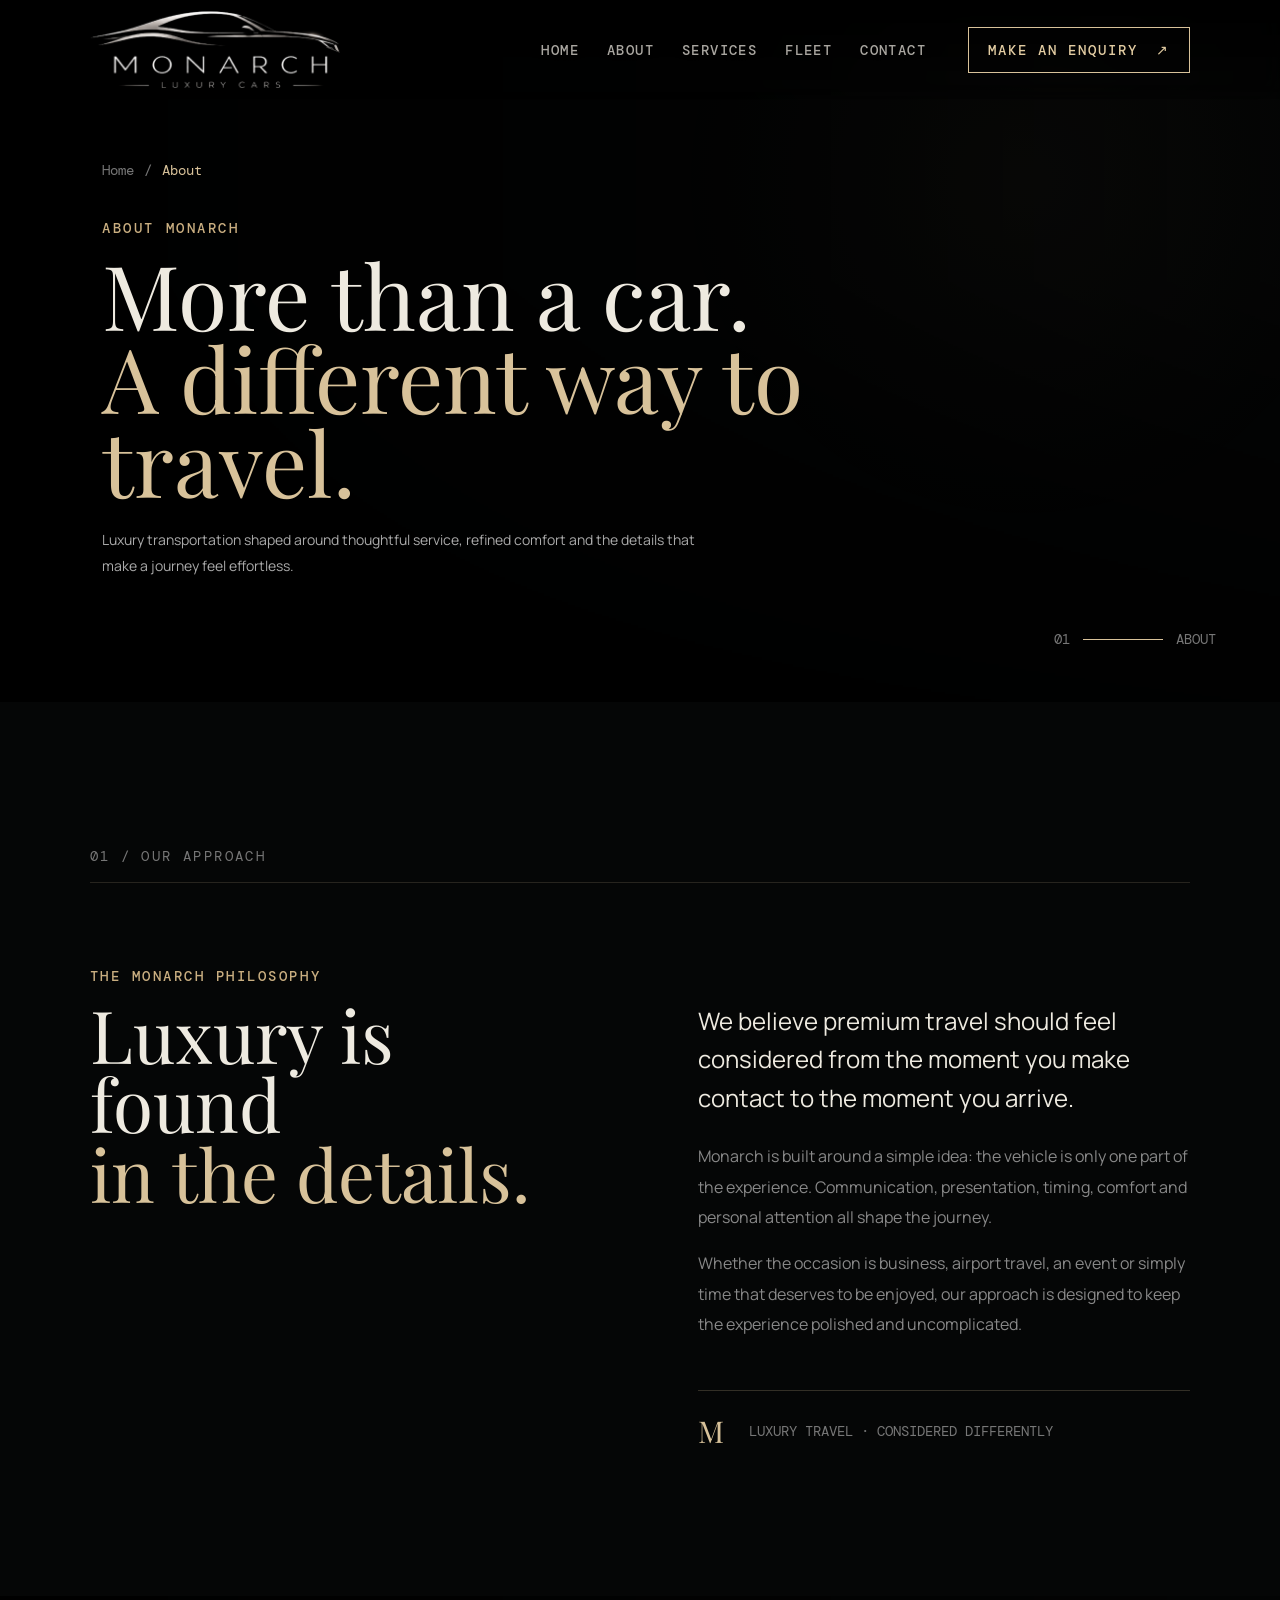
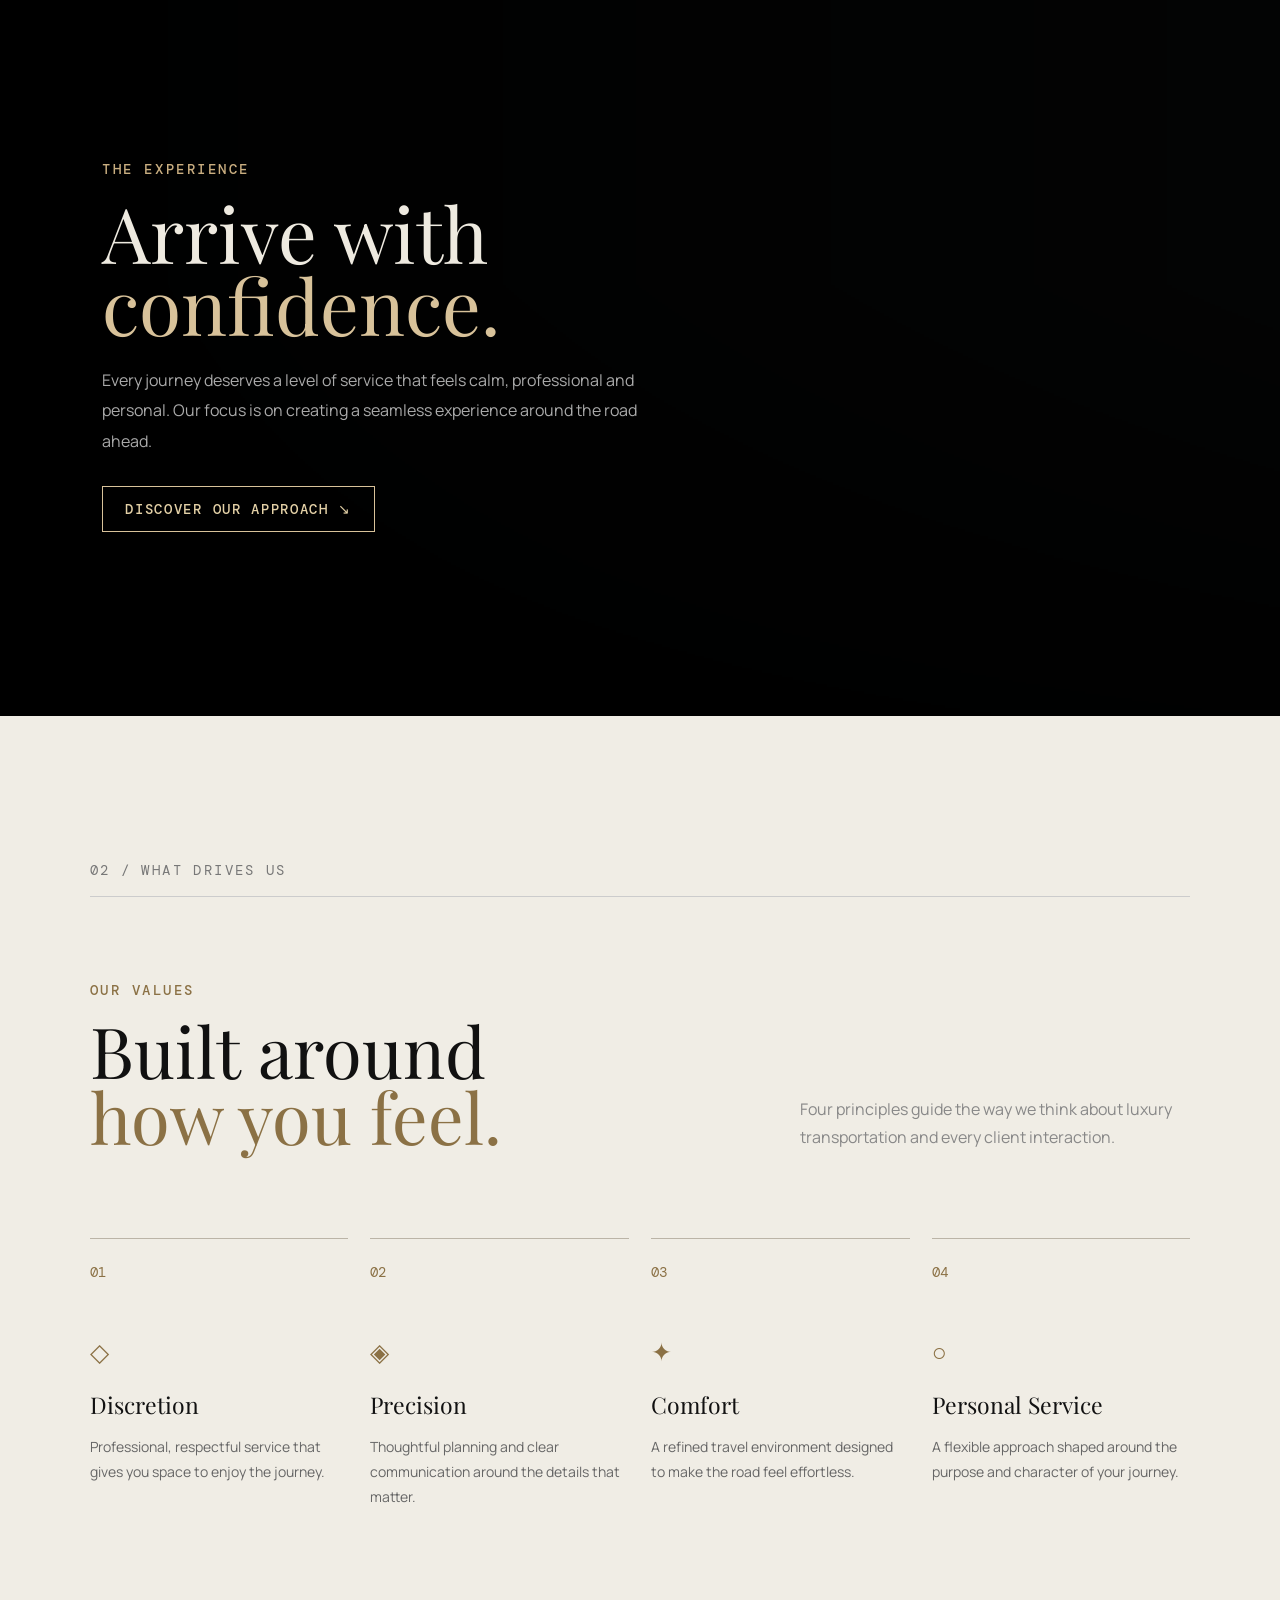
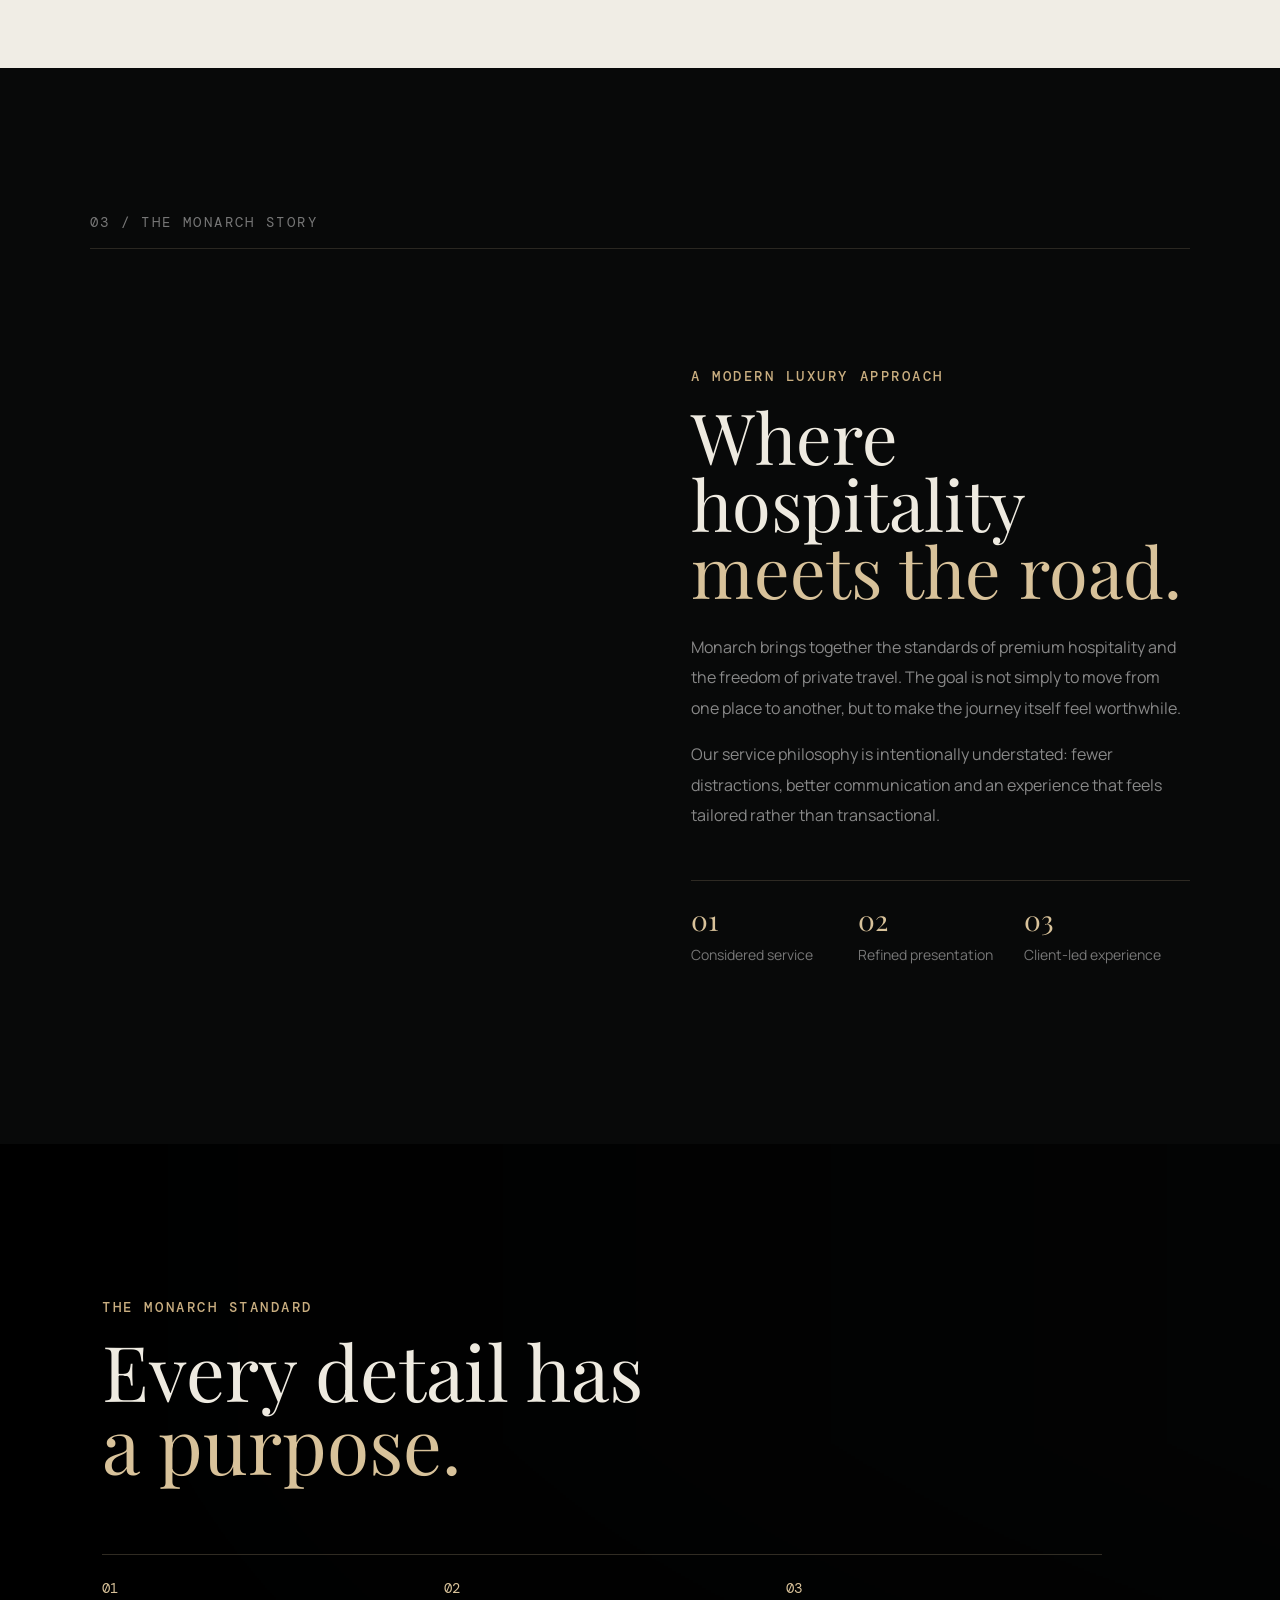
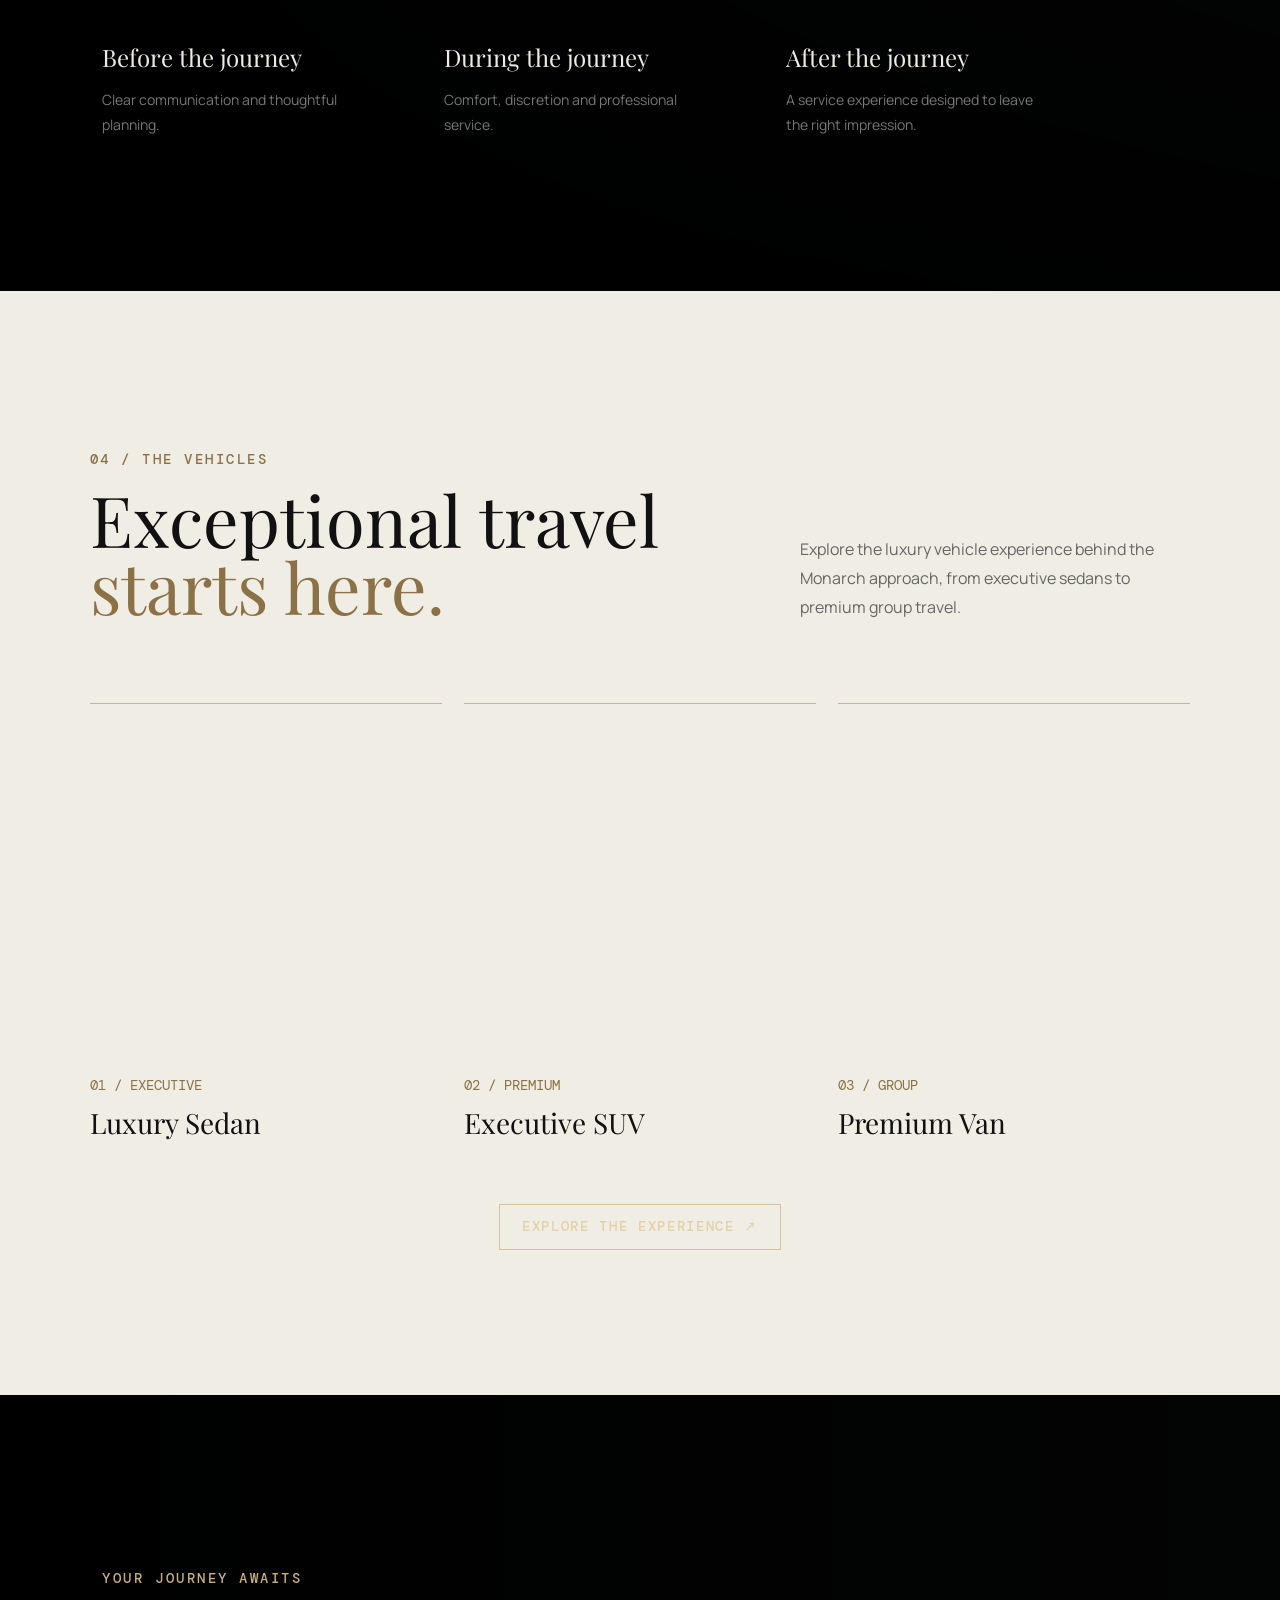
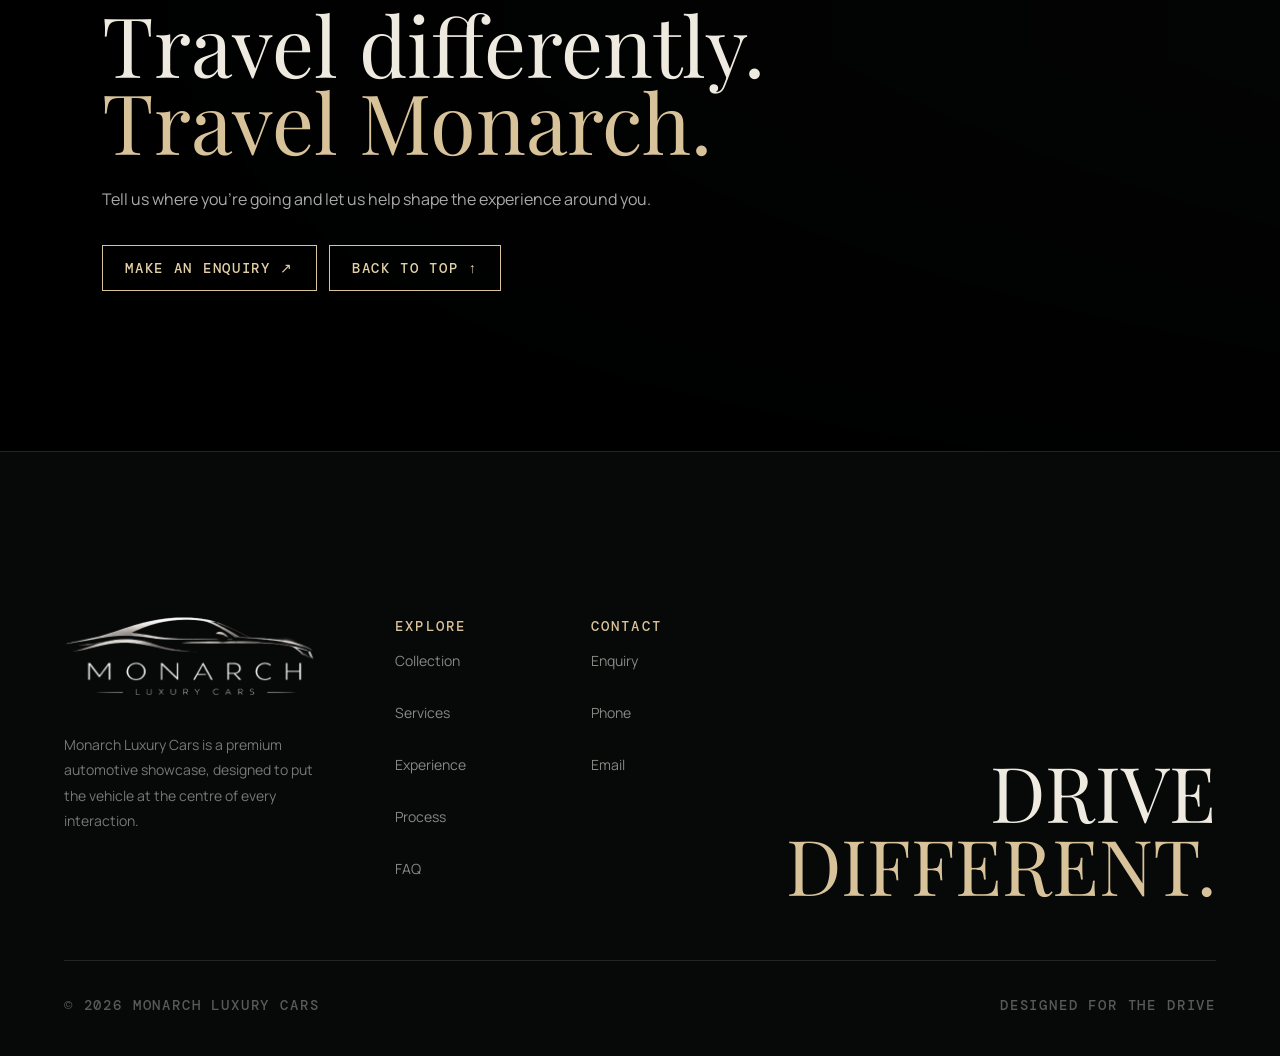
==== about.html @ a6b46dad "new" ====
<!doctype html>
<html lang="en">
<head>
<meta charset="utf-8">
<meta name="viewport" content="width=device-width,initial-scale=1">
<meta name="description" content="Luxury car rental and chauffeur services.">
<title>About | Monarch Luxury Cars</title>
<link rel="preconnect" href="https://fonts.googleapis.com">
<link rel="preconnect" href="https://fonts.gstatic.com" crossorigin>
<link href="https://fonts.googleapis.com/css2?family=DM+Mono&family=Manrope:wght@400;500;600&family=Playfair+Display:wght@400;500&display=swap" rel="stylesheet">
<link rel="stylesheet" href="about.css">
<link rel="stylesheet" href="css/home-shell.css">
</head>
<body>
<a class="skip" href="#main">Skip to content</a>
<header class="site-header">
	<div class="scroll-progress" aria-hidden="true"></div>
	<a class="brand" href="index.html" aria-label="Monarch Luxury Cars home">
		<img src="assets/monarch-logo-4k.png" alt="" style="max-width: 250px;">
	</a>
	<nav class="desktop-nav" aria-label="Primary navigation"><a href="index.html">Home</a><a href="about.html">About</a><a href="services.html">Services</a><a href="services.html#fleet">Fleet</a><a href="contact.html">Contact</a></nav>
	<a class="header-cta magnetic" href="contact.html">Make an enquiry <span>↗</span></a>
	<button class="menu-toggle" aria-expanded="false" aria-controls="mobile-menu" aria-label="Open navigation">
		<span class="menu-label">MENU</span><span class="menu-icon"><i></i><i></i></span>
	</button>
</header>
<nav id="mobile-menu" class="mobile-menu" aria-label="Mobile navigation"><a href="index.html">Home</a><a href="about.html">About</a><a href="services.html">Services</a><a href="services.html#fleet">Fleet</a><a href="contact.html">Contact</a></nav>

<main id="main" >
<span id="top" class="page-top-anchor" aria-hidden="true"></span>
<section class="about-hero">
  <div class="about-hero-bg"></div><div class="about-hero-shade"></div>
  <div class="about-hero-content reveal">
    <div class="crumb"><a href="index.html">Home</a><span>/</span><strong>About</strong></div>
    <p class="eyebrow">ABOUT MONARCH</p>
    <h1>More than a car.<br><em>A different way to travel.</em></h1>
    <p>Luxury transportation shaped around thoughtful service, refined comfort and the details that make a journey feel effortless.</p>
  </div>
  <div class="hero-index">01 <span></span> ABOUT</div>
</section>

<section class="about-intro section">
  <div class="section-tag">01 / OUR APPROACH</div>
  <div class="split">
    <div class="reveal"><p class="eyebrow">THE MONARCH PHILOSOPHY</p><h2>Luxury is found<br><em>in the details.</em></h2></div>
    <div class="copy reveal">
      <p class="lead">We believe premium travel should feel considered from the moment you make contact to the moment you arrive.</p>
      <p>Monarch is built around a simple idea: the vehicle is only one part of the experience. Communication, presentation, timing, comfort and personal attention all shape the journey.</p>
      <p>Whether the occasion is business, airport travel, an event or simply time that deserves to be enjoyed, our approach is designed to keep the experience polished and uncomplicated.</p>
      <div class="mini-stat"><strong>M</strong><span>Luxury travel · considered differently</span></div>
    </div>
  </div>
</section>

<section class="about-feature">
  <div class="about-feature-img"></div><div class="about-feature-shade"></div>
  <div class="about-feature-content reveal">
    <p class="eyebrow">THE EXPERIENCE</p>
    <h2>Arrive with<br><em>confidence.</em></h2>
    <p>Every journey deserves a level of service that feels calm, professional and personal. Our focus is on creating a seamless experience around the road ahead.</p>
    <a class="btn gold" href="#values">Discover our approach ↘</a>
  </div>
</section>

<section class="values section" id="values">
  <div class="section-tag">02 / WHAT DRIVES US</div>
  <div class="section-head">
    <div><p class="eyebrow">OUR VALUES</p><h2>Built around<br><em>how you feel.</em></h2></div>
    <p>Four principles guide the way we think about luxury transportation and every client interaction.</p>
  </div>
  <div class="value-grid">
    <article class="value-card reveal"><span>01</span><div class="value-icon">◇</div><h3>Discretion</h3><p>Professional, respectful service that gives you space to enjoy the journey.</p></article>
    <article class="value-card reveal"><span>02</span><div class="value-icon">◈</div><h3>Precision</h3><p>Thoughtful planning and clear communication around the details that matter.</p></article>
    <article class="value-card reveal"><span>03</span><div class="value-icon">✦</div><h3>Comfort</h3><p>A refined travel environment designed to make the road feel effortless.</p></article>
    <article class="value-card reveal"><span>04</span><div class="value-icon">○</div><h3>Personal Service</h3><p>A flexible approach shaped around the purpose and character of your journey.</p></article>
  </div>
</section>

<section class="story section">
  <div class="section-tag">03 / THE MONARCH STORY</div>
  <div class="story-grid">
    <div class="story-image reveal"></div>
    <div class="story-content reveal">
      <p class="eyebrow">A MODERN LUXURY APPROACH</p>
      <h2>Where hospitality<br><em>meets the road.</em></h2>
      <p>Monarch brings together the standards of premium hospitality and the freedom of private travel. The goal is not simply to move from one place to another, but to make the journey itself feel worthwhile.</p>
      <p>Our service philosophy is intentionally understated: fewer distractions, better communication and an experience that feels tailored rather than transactional.</p>
      <div class="story-points">
        <div><strong>01</strong><span>Considered service</span></div>
        <div><strong>02</strong><span>Refined presentation</span></div>
        <div><strong>03</strong><span>Client-led experience</span></div>
      </div>
    </div>
  </div>
</section>

<section class="standards">
  <div class="standards-bg"></div><div class="standards-shade"></div>
  <div class="standards-inner reveal">
    <p class="eyebrow">THE MONARCH STANDARD</p>
    <h2>Every detail has<br><em>a purpose.</em></h2>
    <div class="standards-grid">
      <div><strong>01</strong><h3>Before the journey</h3><p>Clear communication and thoughtful planning.</p></div>
      <div><strong>02</strong><h3>During the journey</h3><p>Comfort, discretion and professional service.</p></div>
      <div><strong>03</strong><h3>After the journey</h3><p>A service experience designed to leave the right impression.</p></div>
    </div>
  </div>
</section>

<section class="about-fleet section">
  <div class="section-head">
    <div><p class="eyebrow">04 / THE VEHICLES</p><h2>Exceptional travel<br><em>starts here.</em></h2></div>
    <p>Explore the luxury vehicle experience behind the Monarch approach, from executive sedans to premium group travel.</p>
  </div>
  <div class="about-fleet-grid">
    <article><div class="af-img af1"></div><span>01 / EXECUTIVE</span><h3>Luxury Sedan</h3></article>
    <article><div class="af-img af2"></div><span>02 / PREMIUM</span><h3>Executive SUV</h3></article>
    <article><div class="af-img af3"></div><span>03 / GROUP</span><h3>Premium Van</h3></article>
  </div>
  <div class="center-action"><a class="btn line" href="#top">Explore the experience ↗</a></div>
</section>

<section class="about-cta">
  <div class="cta-bg"></div><div class="cta-shade"></div>
  <div class="cta-content reveal">
    <p class="eyebrow">YOUR JOURNEY AWAITS</p>
    <h2>Travel differently.<br><em>Travel Monarch.</em></h2>
    <p>Tell us where you're going and let us help shape the experience around you.</p>
    <div class="actions"><a class="btn gold" href="contact.html">Make an enquiry ↗</a><a class="btn line" href="#top">Back to top ↑</a></div>
  </div>
</section>
</main>

<footer class="footer">
	<div class="footer-main">
		<div class="footer-brand">
			<a class="brand" href="#top">
				<img src="assets/monarch-logo-4k.png" alt="">
			</a>
			<p class="footer-copy">
			Monarch Luxury Cars is a premium automotive showcase, 
			designed to put the vehicle at the centre of every interaction.
		</p>
		</div>
		<div><p class="eyebrow">EXPLORE</p><a href="index.html#collection">Collection</a><a href="services.html">Services</a><a href="index.html#experience">Experience</a><a href="index.html#process">Process</a><a href="index.html#faq">FAQ</a></div>
		<div><p class="eyebrow">CONTACT</p><a href="contact.html">Enquiry</a><a href="tel:+10000000000">Phone</a><a href="mailto:enquiries@example.com">Email</a></div>
		<div class="footer-tag">DRIVE<br><em>DIFFERENT.</em></div>
	</div>
	<div class="footer-bottom"><span>© 2026 MONARCH LUXURY CARS</span><span>DESIGNED FOR THE DRIVE</span></div>
</footer>
<script src="about.js"></script>
</body>
</html>
---- about.css ----
*{box-sizing:border-box}html{scroll-behavior:smooth}body{margin:0;background:#050606;color:#eeeae0;font-family:Manrope,Arial,sans-serif;font-size:16px;line-height:1.5}body:before{content:"";position:fixed;inset:0;pointer-events:none;background:radial-gradient(circle at 80% 20%,rgba(216,194,154,.04),transparent 28%);z-index:-1}a{color:inherit;text-decoration:none}button,input,textarea{font:inherit}.skip{position:fixed;left:16px;top:-60px;background:#d8c29a;color:#000;padding:12px;z-index:100}.skip:focus{top:16px}.site-header{height:84px;position:fixed;top:0;left:0;right:0;z-index:50;display:flex;align-items:center;justify-content:space-between;padding:0 5vw;background:rgba(5,6,6,.82);backdrop-filter:blur(16px);border-bottom:1px solid rgba(216,194,154,.14)}.brand{display:flex;align-items:center;gap:10px}.brand-symbol{font-family:"Playfair Display",serif;font-size:38px;color:#d8c29a;line-height:1}.brand b{font:500 14px "Playfair Display",serif;letter-spacing:.2em}.brand small{display:block;font:14px "DM Mono",monospace;letter-spacing:.34em;color:#777;margin-top:3px}.site-header nav{display:flex;gap:32px}.site-header nav a{font-size:14px;color:#aaa;transition:.3s}.site-header nav a:hover{color:#d8c29a}.header-btn,.btn{min-height:46px;padding:0 22px;display:inline-flex;align-items:center;justify-content:center;gap:12px;text-transform:uppercase;letter-spacing:.12em;font-size:14px;border:1px solid #d8c29a;transition:transform .3s,background .3s,color .3s}.header-btn{background:#d8c29a;color:#050606}.header-btn:hover,.gold:hover{transform:translateY(-2px);background:#ead8b5}.line{border-color:rgba(216,194,154,.48)}.line:hover{color:#d8c29a;border-color:#d8c29a;transform:translateY(-2px)}.menu{display:none;background:none;border:0;width:46px;height:44px}.menu i{display:block;width:23px;height:1px;background:#d8c29a;margin:6px auto}.mobile-nav{display:none}.hero{height:100svh;min-height:700px;position:relative;overflow:hidden}.hero-bg,.feature-img,.number-bg,.cta-bg{position:absolute;inset:0;background:center/cover no-repeat}.hero-bg{background-image:url("https://images.unsplash.com/photo-1503736334956-4c8f8e92946d?auto=format&fit=crop&w=2400&q=90");transform:scale(1.03)}.hero-shade,.feature-shade,.number-shade,.cta-shade{position:absolute;inset:0;background:linear-gradient(90deg,rgba(0,0,0,.9),rgba(0,0,0,.32) 72%),linear-gradient(0deg,rgba(0,0,0,.7),transparent 58%)}.hero-content{position:absolute;z-index:2;left:8vw;bottom:16vh;max-width:820px}.crumb{display:flex;gap:10px;font:14px "DM Mono",monospace;color:#777;margin-bottom:45px}.crumb strong{color:#d8c29a;font-weight:400}.eyebrow{font:14px "DM Mono",monospace;letter-spacing:.18em;color:#d8c29a}.hero h1{font:400 clamp(62px,8.2vw,126px)/.9 "Playfair Display",serif;margin:17px 0 28px;letter-spacing:-.025em}.hero h1 em,h2 em{font-style:normal;color:#d8c29a}.hero-copy{max-width:590px;color:#aaa;font-size:15px;line-height:1.85}.actions{display:flex;gap:12px;margin-top:32px}.hero-index{position:absolute;right:5vw;bottom:6vh;z-index:2;font:14px "DM Mono",monospace;color:#777;display:flex;align-items:center;gap:13px}.hero-index:first-letter{color:#d8c29a}.hero-index span{width:80px;height:1px;background:#d8c29a}.section{padding:145px 7vw}.section-tag{font:14px "DM Mono",monospace;letter-spacing:.17em;color:#777;border-bottom:1px solid rgba(216,194,154,.16);padding-bottom:17px;margin-bottom:70px}.split{display:grid;grid-template-columns:1fr 1fr;gap:9vw}.split h2,.section-head h2,.process h2,.test-head h2,.faq h2{font:400 clamp(48px,5.7vw,82px)/.95 "Playfair Display",serif;margin:0}.copy{padding-top:25px}.copy .lead{font-size:24px;line-height:1.6}.copy p:not(.lead){color:#888;line-height:1.9}.mini-stat{border-top:1px solid rgba(216,194,154,.22);margin-top:50px;padding-top:20px;display:flex;gap:25px;align-items:center}.mini-stat strong{font:30px "Playfair Display",serif;color:#d8c29a}.mini-stat span{font:14px "DM Mono",monospace;color:#777;text-transform:uppercase}.services{background:#080909}.section-head{display:flex;justify-content:space-between;align-items:end;gap:60px;margin-bottom:65px}.section-head>p{max-width:390px;color:#888;line-height:1.8}.service-grid{display:grid;grid-template-columns:repeat(2,1fr);gap:28px}.service-card{background:#0e1010;border:1px solid rgba(216,194,154,.15);overflow:hidden}.service-card.large{grid-column:span 2;display:grid;grid-template-columns:1.15fr .85fr}.service-img{height:350px;background:center/cover;transition:transform .8s cubic-bezier(.2,.7,.2,1)}.large .service-img{height:100%;min-height:510px}.service-card:hover .service-img{transform:scale(1.04)}.img1{background-image:url("https://images.unsplash.com/photo-1549317661-bd32c8ce0db2?auto=format&fit=crop&w=1800&q=90")}.img2{background-image:url("https://images.unsplash.com/photo-1552519507-da3b142c6e3d?auto=format&fit=crop&w=1800&q=90")}.img3{background-image:url("https://images.unsplash.com/photo-1494976388531-d1058494cdd8?auto=format&fit=crop&w=1800&q=90")}.img4{background-image:url("https://images.unsplash.com/photo-1519225421980-715cb0215aed?auto=format&fit=crop&w=1800&q=90")}.img5{background-image:url("https://images.unsplash.com/photo-1503376780353-7e6692767b70?auto=format&fit=crop&w=1800&q=90")}.img6{background-image:url("https://images.unsplash.com/photo-1544829099-b9a0c07fad1a?auto=format&fit=crop&w=1800&q=90")}.service-body{padding:32px;display:grid;grid-template-columns:38px 1fr;gap:15px}.service-body>span{font:14px "DM Mono",monospace;color:#d8c29a}.service-body h3{font:400 30px "Playfair Display",serif;margin:0 0 12px}.service-body p{color:#888;font-size:14px;line-height:1.8;max-width:410px}.service-body a,.fleet-card a{display:inline-block;margin-top:15px;font:14px "DM Mono",monospace;text-transform:uppercase;letter-spacing:.12em;color:#d8c29a}.service-body a b{margin-left:8px;transition:.25s}.service-card:hover .service-body a b{margin-left:14px}.feature{min-height:800px;position:relative;overflow:hidden}.feature-img{background-image:url("https://images.unsplash.com/photo-1493238792000-8113da705763?auto=format&fit=crop&w=2400&q=92")}.feature-content{position:relative;z-index:2;padding:170px 8vw;max-width:850px}.feature-content h2{font:400 clamp(50px,6.3vw,92px)/.94 "Playfair Display",serif;margin:18px 0 25px}.feature-content>p{color:#aaa;max-width:570px;line-height:1.8}.feature-content ul{list-style:none;padding:0;margin:30px 0;display:grid;grid-template-columns:1fr 1fr;gap:12px 30px}.feature-content li{font-size:14px;color:#ddd}.feature-content li:before{content:"—";color:#d8c29a;margin-right:10px}.why{background:#f0ede5;color:#111}.why .section-tag{color:#777;border-color:#ccc}.why .eyebrow{color:#786542}.why h2 em{color:#8b7145}.benefits{display:grid;grid-template-columns:repeat(4,1fr);gap:22px;margin-top:70px}.benefit{border-top:1px solid #bfb9ac;padding-top:20px}.benefit>span{font:14px "DM Mono",monospace;color:#8b7145}.icon{font-size:25px;color:#8b7145;margin:48px 0 18px}.benefit h3{font-size:18px;font-weight:500}.benefit p{font-size:14px;color:#666;line-height:1.8}.process{background:#0a0b0b}.process-head{max-width:700px}.steps{display:grid;grid-template-columns:repeat(4,1fr);gap:0;margin-top:90px}.steps article{position:relative;padding:0 30px 0 0}.steps article:not(:last-child){margin-right:30px}.steps article i{position:absolute;top:7px;right:0;width:calc(100% - 70px);height:1px;background:rgba(216,194,154,.2)}.steps span{font:14px "DM Mono",monospace;color:#d8c29a}.steps h3{font-size:18px;font-weight:500;margin-top:48px}.steps p{color:#777;font-size:14px;line-height:1.8}.fleet{background:#080909}.fleet-grid{display:grid;grid-template-columns:repeat(3,1fr);gap:22px}.fleet-card{background:#0e1010;border:1px solid rgba(216,194,154,.13);overflow:hidden}.fleet-img{height:300px;background:center/cover;transition:.8s}.fleet-card:hover .fleet-img{transform:scale(1.04)}.f1{background-image:url("https://images.unsplash.com/photo-1503736334956-4c8f8e92946d?auto=format&fit=crop&w=1600&q=90")}.f2{background-image:url("https://images.unsplash.com/photo-1519641471654-76ce0107ad1b?auto=format&fit=crop&w=1600&q=90")}.f3{background-image:url("https://images.unsplash.com/photo-1553440569-bcc63803a83d?auto=format&fit=crop&w=1600&q=90")}.fleet-card>div:last-child{padding:25px}.fleet-card span{font:14px "DM Mono",monospace;color:#d8c29a}.fleet-card h3{font:30px "Playfair Display",serif;font-weight:400;margin:10px 0}.fleet-card p{font-size:14px;color:#777}.numbers{min-height:670px;position:relative;overflow:hidden}.number-bg{background-image:url("https://images.unsplash.com/photo-1504215680853-026ed2a45def?auto=format&fit=crop&w=2400&q=90")}.number-shade{background:rgba(0,0,0,.78)}.numbers-inner{position:relative;z-index:2;padding:125px 7vw}.numbers h2{font:400 clamp(48px,5.5vw,80px)/.95 "Playfair Display",serif;margin:15px 0 75px}.number-grid{display:grid;grid-template-columns:repeat(4,1fr);border-top:1px solid rgba(216,194,154,.25);border-bottom:1px solid rgba(216,194,154,.25)}.number-grid div{padding:35px 15px;border-right:1px solid rgba(216,194,154,.2)}.number-grid div:last-child{border:0}.number-grid strong{display:block;font:400 clamp(45px,5vw,72px) "Playfair Display",serif;color:#eee}.number-grid strong span{font-size:.45em;color:#d8c29a}.number-grid small{font:14px "DM Mono",monospace;color:#888;text-transform:uppercase}.note{font-size:14px;color:#777;margin-top:22px}.testimonials{background:#f0ede5;color:#111}.testimonials .section-tag{border-color:#ccc}.testimonials .eyebrow{color:#8b7145}.test-head{margin-bottom:55px}.test-head h2{font-size:70px}.test-head h2 em{color:#8b7145}.quote-slider{max-width:950px;margin:auto;position:relative;min-height:300px}.quote{display:none}.quote.active{display:block}.quote-mark{font:90px/1 "Playfair Display",serif;color:#8b7145;height:70px}.quote blockquote{font:400 clamp(26px,3vw,42px)/1.35 "Playfair Display",serif;margin:0 0 30px}.quote p{font:14px "DM Mono",monospace;letter-spacing:.12em;color:#666}.quote p span{color:#999}.quote-controls{position:absolute;right:0;bottom:0;display:flex;gap:8px}.quote-controls button{width:45px;height:45px;background:none;border:1px solid #aaa;color:#111;cursor:pointer}.quote-controls button:hover{background:#111;color:#fff}.faq-list details{border-bottom:1px solid rgba(216,194,154,.2);padding:22px 0}.faq-list summary{list-style:none;cursor:pointer;display:flex;justify-content:space-between;font-size:14px}.faq-list summary::-webkit-details-marker{display:none}.faq-list summary b{font-weight:400;color:#d8c29a}.faq-list p{color:#888;line-height:1.8;font-size:14px}.final-cta{min-height:700px;position:relative;overflow:hidden}.cta-bg{background-image:url("https://images.unsplash.com/photo-1511919884226-fd3cad34687c?auto=format&fit=crop&w=2400&q=92")}.cta-shade{background:linear-gradient(90deg,rgba(0,0,0,.9),rgba(0,0,0,.25)),linear-gradient(0deg,rgba(0,0,0,.6),transparent)}.cta-content{position:relative;z-index:2;padding:180px 8vw;max-width:950px}.cta-content h2{font:400 clamp(52px,6.5vw,96px)/.92 "Playfair Display",serif;margin:16px 0 25px}.cta-content p:not(.eyebrow){max-width:570px;color:#aaa;line-height:1.8}footer{padding:45px 7vw;border-top:1px solid rgba(216,194,154,.16);display:flex;justify-content:space-between;gap:30px;color:#777;font-size:14px}footer strong{font:400 22px "Playfair Display",serif;color:#d8c29a}footer small{display:block;font:14px "DM Mono",monospace;letter-spacing:.25em;margin-top:4px}footer a{color:#d8c29a}.reveal{opacity:0;transform:translateY(24px);transition:opacity .7s ease,transform .7s ease}.reveal.visible{opacity:1;transform:none}@media(max-width:950px){.site-header nav,.header-btn{display:none}.menu{display:block}.mobile-nav{position:fixed;top:84px;left:0;right:0;z-index:45;background:#070808;border-bottom:1px solid rgba(216,194,154,.2);padding:25px;display:none;flex-direction:column;gap:20px}.mobile-nav.open{display:flex}.mobile-nav a{font-size:14px}.service-grid{grid-template-columns:1fr}.service-card.large{grid-column:auto;display:block}.large .service-img{min-height:400px}.benefits{grid-template-columns:1fr 1fr}.steps{grid-template-columns:1fr 1fr;gap:50px}.steps article i{display:none}.fleet-grid{grid-template-columns:1fr 1fr}.number-grid{grid-template-columns:1fr 1fr}.number-grid div:nth-child(2){border-right:0}.number-grid div:nth-child(-n+2){border-bottom:1px solid rgba(216,194,154,.2)}}@media(max-width:650px){.section{padding:100px 24px}.hero-content{left:24px;right:24px;bottom:15vh}.hero h1{font-size:58px}.crumb{margin-bottom:35px}.actions{flex-direction:column;align-items:stretch}.actions .btn{width:100%}.split,.service-card.large{display:block}.section-head{display:block}.section-head>p{margin-top:25px}.service-body{padding:25px}.benefits,.steps,.fleet-grid,.number-grid{grid-template-columns:1fr}.number-grid div{border-right:0;border-bottom:1px solid rgba(216,194,154,.2)}.number-grid div:last-child{border-bottom:0}.numbers-inner{padding:100px 24px}.feature-content,.cta-content{padding:120px 24px}.feature-content ul{grid-template-columns:1fr}.test-head h2{font-size:55px}footer{flex-direction:column}.hero-index{display:none}}@media(prefers-reduced-motion:reduce){*,html{scroll-behavior:auto!important;transition-duration:.01ms!important}.reveal{opacity:1;transform:none}}

/* Shared Monarch home-page header/footer treatment */
.site-header{
  height:86px;
  padding:0 5vw;
  background:rgba(5,6,6,.92);
  border-bottom:1px solid rgba(216,194,154,.13);
}
.brand{gap:11px}
.brand-mark{
  width:34px;height:34px;
  display:grid;place-items:center;
  border:1px solid rgba(216,194,154,.7);
  color:#d8c29a;
  font:400 21px "Playfair Display",serif;
  transform:rotate(45deg);
}
.brand-mark::first-letter{transform:rotate(-45deg)}
.brand-copy{display:flex;flex-direction:column}
.brand-copy b{
  font:500 14px "Playfair Display",serif;
  letter-spacing:.28em;
  color:#eeeae0;
}
.brand-copy small{
  font:14px "DM Mono",monospace;
  letter-spacing:.34em;
  color:#777;
  margin-top:3px;
}
.site-header nav{gap:28px}
.site-header nav a{
  position:relative;
  font-size:14px;
  text-transform:uppercase;
  letter-spacing:.1em;
  color:#a9a6a0;
  padding:34px 0;
}
.site-header nav a::after{
  content:"";
  position:absolute;left:0;right:100%;bottom:24px;height:1px;
  background:#d8c29a;transition:right .3s ease;
}
.site-header nav a:hover,
.site-header nav a:focus-visible{color:#eeeae0}
.site-header nav a:hover::after,
.site-header nav a:focus-visible::after{right:0}
.header-actions{display:flex;align-items:center;gap:12px}
.header-phone{
  font:14px "DM Mono",monospace;
  text-transform:uppercase;
  letter-spacing:.12em;
  color:#999;
  padding:14px 8px;
}
.header-phone:hover{color:#d8c29a}
.header-btn{
  min-height:42px;
  padding:0 18px;
  font-size:14px;
  letter-spacing:.12em;
}
.mobile-nav{
  top:86px;
  padding:28px 24px;
  background:#080909;
}
.mobile-nav a{
  padding:7px 0;
  border-bottom:1px solid rgba(216,194,154,.1);
  text-transform:uppercase;
  letter-spacing:.1em;
  color:#b8b5ae;
}
.mobile-nav a:last-child{color:#d8c29a;border:0}
footer{
  display:block;
  padding:0 7vw;
  background:#070808;
  border-top:1px solid rgba(216,194,154,.16);
}
.footer-top{
  display:grid;
  grid-template-columns:2fr 1fr 1fr 1fr;
  gap:50px;
  padding:75px 0 65px;
}
.footer-brand p{
  max-width:310px;
  color:#777;
  font-size:14px;
  line-height:1.8;
  margin-top:25px;
}
.footer-logo .brand-mark{width:40px;height:40px}
.footer-col{display:flex;flex-direction:column;gap:13px}
.footer-label{
  color:#d8c29a;
  font:14px "DM Mono",monospace;
  letter-spacing:.16em;
  margin-bottom:8px;
}
.footer-col a{
  color:#777;
  font-size:14px;
  transition:color .25s;
}
.footer-col a:hover{color:#eeeae0}
.footer-bottom{
  min-height:68px;
  border-top:1px solid rgba(216,194,154,.1);
  display:flex;
  align-items:center;
  justify-content:space-between;
  gap:20px;
  color:#666;
  font:14px "DM Mono",monospace;
  letter-spacing:.04em;
}
.footer-bottom a{color:#d8c29a}
@media(max-width:950px){
  .header-actions{display:none}
}
@media(max-width:650px){
  .site-header{height:78px;padding:0 24px}
  .mobile-nav{top:78px}
  .brand-mark{width:30px;height:30px;font-size:18px}
  .brand-copy b{font-size:14px}
  .brand-copy small{font-size:14px}
  .footer-top{grid-template-columns:1fr 1fr;gap:40px 25px;padding:55px 0}
  .footer-brand{grid-column:1/-1}
  .footer-bottom{padding:20px 0;display:grid;grid-template-columns:1fr;gap:9px}
}


/* Exact Home Page Header + Footer System */
/* Neutralize old header system */
.site-header { background: transparent; }
.brand { align-items: stretch; gap: 0; }
.site-header nav a { padding: 0; }
.site-header nav a::after { display: none; }
.header-btn { background: none; color: inherit; }
.site-header {
  position: fixed;
  z-index: 1000;
  top: 0;
  left: 0;
  width: 100%;
  height: 82px;
  padding: 0 5vw;
  display: flex;
  align-items: center;
  justify-content: space-between;
  transition: .45s ease;
  border-bottom: 1px solid transparent
}

.site-header.scrolled {
  background: rgba(7, 8, 8, .82);
  backdrop-filter: blur(18px);
  border-color: #262827
}

.brand {
  display: flex;
  flex-direction: column;
  line-height: .9;
  letter-spacing: .18em
}

.brand span {
  font: 600 19px "Playfair Display", serif
}

.brand small {
  font: 14px "DM Mono", monospace;
  letter-spacing: .34em;
  color: #d8c29a;
  margin-top: 5px
}

.desktop-nav {
  display: flex;
  gap: 34px;
  margin-left: auto;
  margin-right: 42px
}

.desktop-nav a,
.header-cta {
  font: 14px "DM Mono", monospace;
  text-transform: uppercase;
  letter-spacing: .14em
}

.desktop-nav a {
  color: #9d9f9b;
  transition: .25s
}

.desktop-nav a:hover {
  color: #eeeae0
}

.header-cta {
  padding: 13px 19px;
  border: 1px solid #d8c29a;
  color: #e2cca2
}

.header-cta span,
.text-link span,
.btn span {
  margin-left: 9px
}

.menu-toggle {
  display: none;
  background: none;
  border: 0
}

.mobile-menu {
  position: fixed;
  inset: 0;
  background: #0a0b0b;
  z-index: 900;
  display: none;
  flex-direction: column;
  justify-content: center;
  padding: 10vw;
  gap: 24px
}

.mobile-menu a {
  font: 48px "Playfair Display", serif
}


.footer {
  padding: 90px 5vw 28px;
  background: #070808;
  border-top: 1px solid #222524
}

.footer-main {
  display: grid;
  grid-template-columns: 2fr 1fr 1fr 2fr;
  gap: 60px;
  min-height: 260px
}

.footer-main>div {
  display: flex;
  flex-direction: column;
  gap: 12px
}

.footer-main a:not(.brand),
.footer-main div>span {
  font-size: 14px;
  color: #858984
}

.footer-tag {
  font: clamp(50px, 6vw, 90px)/.8 "Playfair Display", serif;
  justify-self: end
}

.footer-bottom {
  border-top: 1px solid #222524;
  padding-top: 20px;
  display: flex;
  justify-content: space-between;
  color: #575b57;
  font: 14px "DM Mono", monospace;
  letter-spacing: .13em
}


@media(max-width:900px){
.site-header{height:72px;padding:0 6vw}
.desktop-nav,.header-cta{display:none}
.menu-toggle{display:flex;flex-direction:column;gap:6px;background:none;border:0}
.menu-toggle span{width:27px;height:1px;background:#eee}
.footer-main{grid-template-columns:1fr 1fr}
.footer-tag{justify-self:start}
}
@media(max-width:560px){
.footer-main{grid-template-columns:1fr}
.footer-bottom{flex-direction:column;gap:10px}
.footer-tag{font-size:65px}
.mobile-menu a{font-size:43px}
}
.site-header .brand img{display:block;width:auto;height:auto;max-width:250px;max-height:48px}.scroll-progress{position:absolute;left:0;bottom:0;height:1px;width:100%;background:#d8c29a;transform-origin:left;transform:scaleX(0);opacity:.7}.mobile-menu.open{display:flex}.mobile-menu{transition:opacity .3s ease}.menu-toggle{cursor:pointer}.menu-icon{display:flex!important;flex-direction:column;gap:6px}.menu-icon i{display:block;width:27px;height:1px;background:#eee}
@media(max-width:900px){.site-header .brand img{max-width:210px;max-height:42px}.mobile-menu{display:none}.mobile-menu.open{display:flex}}

/* Contact page */
.contact-hero{height:78svh;min-height:610px;position:relative;overflow:hidden}
.contact-hero-bg,.contact-experience-bg,.contact-cta .cta-bg{position:absolute;inset:0;background:center/cover no-repeat}
.contact-hero-bg{background-image:url("https://images.unsplash.com/photo-1511919884226-fd3cad34687c?auto=format&fit=crop&w=2400&q=92")}
.contact-hero-shade{position:absolute;inset:0;background:linear-gradient(90deg,rgba(0,0,0,.91),rgba(0,0,0,.3)),linear-gradient(0deg,rgba(0,0,0,.75),transparent 60%)}
.contact-hero-content{position:absolute;z-index:2;left:8vw;bottom:12vh;max-width:900px}
.contact-hero .crumb{display:flex;gap:10px;font:14px "DM Mono",monospace;color:#777;margin-bottom:40px}
.contact-hero .crumb strong{color:#d8c29a;font-weight:400}
.contact-hero h1{font:400 clamp(55px,7vw,100px)/.93 "Playfair Display",serif;margin:15px 0 25px;letter-spacing:-.02em}
.contact-hero h1 em{font-style:normal;color:#d8c29a}
.contact-hero-content>p:last-child{max-width:580px;color:#aaa;font-size:14px;line-height:1.9}
.contact-hero .hero-index{position:absolute;right:5vw;bottom:6vh;z-index:2;font:14px "DM Mono",monospace;color:#777;display:flex;align-items:center;gap:13px}
.contact-hero .hero-index span{width:80px;height:1px;background:#d8c29a}
.contact-layout{display:grid;grid-template-columns:.82fr 1.18fr;gap:8vw;align-items:start}
.contact-copy h2{font:400 clamp(50px,5.4vw,78px)/.95 "Playfair Display",serif;margin:18px 0 28px}
.contact-copy h2 em{font-style:normal;color:#d8c29a}
.contact-copy .lead{color:#aaa;line-height:1.9;max-width:520px}
.contact-details{margin-top:55px;border-top:1px solid rgba(216,194,154,.18)}
.contact-details>a,.contact-details>div{display:block;padding:20px 0;border-bottom:1px solid rgba(216,194,154,.12)}
.contact-details span{display:block;font:14px "DM Mono",monospace;letter-spacing:.15em;color:#777;margin-bottom:6px}
.contact-details strong{font-size:14px;font-weight:500;color:#eeeae0}
.contact-details a:hover strong{color:#d8c29a}
.contact-form-wrap{background:#0d0f0f;border:1px solid rgba(216,194,154,.16);padding:34px}
.form-heading{display:flex;justify-content:space-between;gap:20px;align-items:baseline;padding-bottom:25px;margin-bottom:25px;border-bottom:1px solid rgba(216,194,154,.13)}
.form-heading span{font:14px "DM Mono",monospace;color:#d8c29a}
.form-heading strong{font:400 25px "Playfair Display",serif}
.form-grid{display:grid;grid-template-columns:1fr 1fr;gap:21px}
.form-grid label{display:flex;flex-direction:column;gap:8px;font:14px "DM Mono",monospace;text-transform:uppercase;letter-spacing:.12em;color:#777}
.form-grid label.full{grid-column:1/-1}
.form-grid input,.form-grid select,.form-grid textarea{width:100%;border:1px solid rgba(216,194,154,.16);background:#080909;color:#eeeae0;padding:14px 15px;outline:none;font:14px Manrope,Arial,sans-serif;text-transform:none;letter-spacing:0;transition:border-color .25s,background .25s}
.form-grid textarea{resize:vertical;min-height:135px}
.form-grid input:focus-visible,.form-grid select:focus-visible,.form-grid textarea:focus-visible{border-color:#d8c29a;background:#0b0d0d}
.form-grid input:invalid:not(:placeholder-shown),.form-grid select:invalid:not(:focus){border-color:#875d55}
.form-grid select{appearance:none}
.form-bottom{display:flex;align-items:center;justify-content:space-between;gap:20px;margin-top:25px}
.form-bottom .btn{cursor:pointer}
#formStatus{font-size:14px;color:#777;margin:0;min-height:18px}
#formStatus.success{color:#d8c29a}
#formStatus.error{color:#b98278}
.contact-experience{min-height:680px;position:relative;overflow:hidden}
.contact-experience-bg{background-image:url("https://images.unsplash.com/photo-1493238792000-8113da705763?auto=format&fit=crop&w=2400&q=92")}
.contact-experience-shade{position:absolute;inset:0;background:linear-gradient(90deg,rgba(0,0,0,.92),rgba(0,0,0,.25)),linear-gradient(0deg,rgba(0,0,0,.65),transparent)}
.experience-content{position:relative;z-index:2;padding:140px 8vw;max-width:1000px}
.experience-content h2{font:400 clamp(50px,6vw,88px)/.94 "Playfair Display",serif;margin:18px 0 24px}
.experience-content h2 em{font-style:normal;color:#d8c29a}
.experience-content>p:not(.eyebrow){max-width:560px;color:#aaa;line-height:1.8}
.experience-points{display:grid;grid-template-columns:repeat(3,1fr);gap:25px;margin-top:65px;border-top:1px solid rgba(216,194,154,.22)}
.experience-points div{padding-top:20px}
.experience-points span{font:14px "DM Mono",monospace;color:#d8c29a}
.experience-points strong{display:block;font:400 23px "Playfair Display",serif;margin:42px 0 10px}
.experience-points p{font-size:14px;line-height:1.7;color:#777}
.contact-faq{background:#f0ede5;color:#111}
.contact-faq .section-tag{color:#777;border-color:#ccc}
.contact-faq .eyebrow{color:#8b7145}
.contact-faq h2{font:400 clamp(48px,5.5vw,78px)/.95 "Playfair Display",serif;margin:18px 0}
.contact-faq h2 em{font-style:normal;color:#8b7145}
.contact-faq .faq-list details{border-color:#c9c3b8}
.contact-faq .faq-list summary{color:#111}
.contact-faq .faq-list summary b{color:#8b7145}
.contact-faq .faq-list p{color:#666}
.contact-cta{min-height:620px;position:relative;overflow:hidden}
.contact-cta .cta-bg{background-image:url("https://images.unsplash.com/photo-1504215680853-026ed2a45def?auto=format&fit=crop&w=2400&q=92")}
.contact-cta .cta-shade{position:absolute;inset:0;background:linear-gradient(90deg,rgba(0,0,0,.92),rgba(0,0,0,.25)),linear-gradient(0deg,rgba(0,0,0,.7),transparent)}
.contact-cta .cta-content{position:relative;z-index:2;padding:150px 8vw;max-width:1000px}
.contact-cta .cta-content h2{font:400 clamp(52px,6.2vw,92px)/.93 "Playfair Display",serif;margin:18px 0 25px}
.contact-cta .cta-content h2 em{font-style:normal;color:#d8c29a}
.contact-cta .cta-content>p:not(.eyebrow){max-width:560px;color:#aaa;line-height:1.8}
@media(max-width:950px){
  .contact-layout{grid-template-columns:1fr;gap:70px}
  .experience-points{grid-template-columns:1fr}
  .experience-points strong{margin-top:20px}
}
@media(max-width:650px){
  .contact-hero{min-height:620px}
  .contact-hero-content{left:24px;right:24px}
  .contact-hero h1{font-size:54px}
  .contact-hero .hero-index{display:none}
  .contact-form-wrap{padding:22px}
  .form-heading{display:block}
  .form-heading strong{display:block;margin-top:10px}
  .form-grid{grid-template-columns:1fr}
  .form-grid label.full{grid-column:auto}
  .form-bottom{align-items:stretch;flex-direction:column}
  .form-bottom .btn{width:100%}
  .contact-experience .experience-content,.contact-cta .cta-content{padding:110px 24px}
}

/* About page */
.about-hero{height:78svh;min-height:610px;position:relative;overflow:hidden}
.about-hero-bg,.about-feature-img,.story-image,.standards-bg,.about-cta .cta-bg{position:absolute;inset:0;background:center/cover no-repeat}
.about-hero-bg{background-image:url("https://images.unsplash.com/photo-1503736334956-4c8f8e92946d?auto=format&fit=crop&w=2400&q=92")}
.about-hero-shade,.about-feature-shade,.standards-shade,.about-cta .cta-shade{position:absolute;inset:0;background:linear-gradient(90deg,rgba(0,0,0,.92),rgba(0,0,0,.28)),linear-gradient(0deg,rgba(0,0,0,.72),transparent 60%)}
.about-hero-content{position:absolute;z-index:2;left:8vw;bottom:12vh;max-width:920px}
.about-hero .crumb{display:flex;gap:10px;font:14px "DM Mono",monospace;color:#777;margin-bottom:40px}
.about-hero .crumb strong{color:#d8c29a;font-weight:400}
.about-hero h1{font:400 clamp(55px,7vw,100px)/.93 "Playfair Display",serif;margin:15px 0 25px}
.about-hero h1 em{font-style:normal;color:#d8c29a}
.about-hero-content>p:last-child{max-width:600px;color:#aaa;font-size:14px;line-height:1.9}
.about-hero .hero-index{position:absolute;right:5vw;bottom:6vh;z-index:2;font:14px "DM Mono",monospace;color:#777;display:flex;align-items:center;gap:13px}
.about-hero .hero-index span{width:80px;height:1px;background:#d8c29a}
.about-feature{min-height:720px;position:relative;overflow:hidden}
.about-feature-img{background-image:url("https://images.unsplash.com/photo-1493238792000-8113da705763?auto=format&fit=crop&w=2400&q=92")}
.about-feature-content{position:relative;z-index:2;padding:150px 8vw;max-width:850px}
.about-feature-content h2{font:400 clamp(55px,6vw,90px)/.94 "Playfair Display",serif;margin:18px 0 25px}
.about-feature-content h2 em{font-style:normal;color:#d8c29a}
.about-feature-content>p:not(.eyebrow){max-width:560px;color:#aaa;line-height:1.9;margin-bottom:30px}
.values{background:#f0ede5;color:#111}
.values .section-tag{color:#777;border-color:#ccc}
.values .eyebrow{color:#8b7145}
.values h2{font:400 clamp(50px,5.5vw,78px)/.95 "Playfair Display",serif;margin:18px 0}
.values h2 em{font-style:normal;color:#8b7145}
.value-grid{display:grid;grid-template-columns:repeat(4,1fr);gap:22px;margin-top:70px}
.value-card{border-top:1px solid #bbb4a7;padding-top:20px}
.value-card>span{font:14px "DM Mono",monospace;color:#8b7145}
.value-icon{font-size:25px;color:#8b7145;margin:50px 0 18px}
.value-card h3{font:400 23px "Playfair Display",serif;margin:0 0 10px}
.value-card p{font-size:14px;line-height:1.8;color:#666}
.story{background:#080909}
.story-grid{display:grid;grid-template-columns:1fr 1fr;gap:8vw;align-items:center}
.story-image{position:relative;inset:auto;height:680px;background-image:url("https://images.unsplash.com/photo-1549317661-bd32c8ce0db2?auto=format&fit=crop&w=1800&q=92")}
.story-content h2{font:400 clamp(50px,5.5vw,80px)/.95 "Playfair Display",serif;margin:18px 0 28px}
.story-content h2 em{font-style:normal;color:#d8c29a}
.story-content>p:not(.eyebrow){color:#888;line-height:1.9;max-width:560px}
.story-points{border-top:1px solid rgba(216,194,154,.18);margin-top:50px;display:grid;grid-template-columns:repeat(3,1fr)}
.story-points div{padding-top:20px}
.story-points strong{display:block;font:28px "Playfair Display",serif;color:#d8c29a}
.story-points span{font-size:14px;color:#777;display:block;margin-top:6px}
.standards{min-height:700px;position:relative;overflow:hidden}
.standards-bg{background-image:url("https://images.unsplash.com/photo-1504215680853-026ed2a45def?auto=format&fit=crop&w=2400&q=92")}
.standards-inner{position:relative;z-index:2;padding:140px 8vw}
.standards-inner h2{font:400 clamp(50px,6vw,88px)/.94 "Playfair Display",serif;margin:18px 0 75px}
.standards-inner h2 em{font-style:normal;color:#d8c29a}
.standards-grid{display:grid;grid-template-columns:repeat(3,1fr);gap:25px;max-width:1000px;border-top:1px solid rgba(216,194,154,.22)}
.standards-grid>div{padding-top:20px}
.standards-grid strong{font:14px "DM Mono",monospace;color:#d8c29a}
.standards-grid h3{font:400 24px "Playfair Display",serif;margin:42px 0 8px}
.standards-grid p{font-size:14px;color:#777;line-height:1.8;max-width:260px}
.about-fleet{background:#f0ede5;color:#111}
.about-fleet .eyebrow{color:#8b7145}
.about-fleet .section-head>p{color:#666}
.about-fleet h2{font:400 clamp(50px,5.5vw,78px)/.95 "Playfair Display",serif;margin:18px 0}
.about-fleet h2 em{font-style:normal;color:#8b7145}
.about-fleet-grid{display:grid;grid-template-columns:repeat(3,1fr);gap:22px;margin-top:65px}
.about-fleet-grid article{border-top:1px solid #bbb4a7;padding-top:18px}
.af-img{height:330px;background:center/cover;margin-bottom:20px}
.af1{background-image:url("https://images.unsplash.com/photo-1503736334956-4c8f8e92946d?auto=format&fit=crop&w=1600&q=90")}
.af2{background-image:url("https://images.unsplash.com/photo-1519641471654-76ce0107ad1b?auto=format&fit=crop&w=1600&q=90")}
.af3{background-image:url("https://images.unsplash.com/photo-1553440569-bcc63803a83d?auto=format&fit=crop&w=1600&q=90")}
.about-fleet-grid span{font:14px "DM Mono",monospace;color:#8b7145}
.about-fleet-grid h3{font:400 28px "Playfair Display",serif;margin:8px 0}
.center-action{text-align:center;margin-top:55px}
.about-cta{min-height:650px;position:relative;overflow:hidden}
.about-cta .cta-bg{background-image:url("https://images.unsplash.com/photo-1511919884226-fd3cad34687c?auto=format&fit=crop&w=2400&q=92")}
.about-cta .cta-content{position:relative;z-index:2;padding:160px 8vw;max-width:1000px}
.about-cta h2{font:400 clamp(55px,6.5vw,95px)/.93 "Playfair Display",serif;margin:18px 0 25px}
.about-cta h2 em{font-style:normal;color:#d8c29a}
.about-cta p:not(.eyebrow){max-width:560px;color:#aaa;line-height:1.8}
@media(max-width:950px){
 .value-grid,.about-fleet-grid{grid-template-columns:1fr 1fr}
 .story-grid{grid-template-columns:1fr}
 .story-image{height:500px}
 .standards-grid{grid-template-columns:1fr}
}
@media(max-width:650px){
 .about-hero{min-height:620px}
 .about-hero-content{left:24px;right:24px}
 .about-hero h1{font-size:54px}
 .about-hero .hero-index{display:none}
 .value-grid,.about-fleet-grid{grid-template-columns:1fr}
 .story-image{height:420px}
 .story-points{grid-template-columns:1fr}
 .standards-inner,.about-cta .cta-content,.about-feature-content{padding:110px 24px}
 .standards-inner h2{margin-bottom:55px}
 .about-fleet-grid{margin-top:45px}
}


/* Unified Home Page Footer */
.footer {
  padding: 90px 5vw 28px;
  background: #070808;
  border-top: 1px solid #222524
}

.footer-main {
  display: grid;
  grid-template-columns: 2fr 1fr 1fr 2fr;
  gap: 60px;
  min-height: 260px
}

.footer-main>div {
  display: flex;
  flex-direction: column;
  gap: 12px
}

.footer-main a:not(.brand),
.footer-main div>span {
  font-size: 14px;
  color: #858984
}

.footer-tag {
  font: clamp(50px, 6vw, 90px)/.8 "Playfair Display", serif;
  justify-self: end
}

.footer-bottom {
  border-top: 1px solid #222524;
  padding-top: 20px;
  display: flex;
  justify-content: space-between;
  color: #575b57;
  font: 14px "DM Mono", monospace;
  letter-spacing: .13em
}

.cursor-dot,
.cursor-ring {
  position: fixed;
  pointer-events: none;
  z-index: 2000;
  display: block
}

.cursor-dot {
  width: 5px;
  height: 5px;
  border-radius: 50%;
  background: #d8c29a
}

.cursor-ring {
  width: 34px;
  height: 34px;
  border: 1px solid rgba(216, 194, 154, .55);
  border-radius: 50%;
  transform: translate(-50%, -50%);
  transition: width .25s, height .25s, border-color .25s
}

.cursor-dot {
  transform: translate(-50%, -50%)
}

@media(max-width:900px) {

  .desktop-nav,
  .header-cta {
    display: none
  }

  .menu-toggle {
    display: flex;
    flex-direction: column;
    gap: 6px
  }

  .menu-toggle span {
    width: 27px;
    height: 1px;
    background: #eee
  }

  .site-header {
    height: 72px;
    padding: 0 6vw
  }

  .hero {
    min-height: 720px
  }

  .hero-content {
    left: 7vw;
    right: 7vw
  }

  .hero-bottom {
    left: 7vw;
    right: 7vw
  }

  .section-pad {
    padding: 115px 7vw
  }

  .section-index {
    left: 7vw;
    top: 35px
  }

  .split,
  .section-heading,
  .vehicle-showcase,
  .feature-strip {
    grid-template-columns: 1fr
  }

  .split {
    gap: 55px
  }

  .image-frame,
  .tall,
  .feature-photo {
    height: 560px;
    min-height: 560px
  }

  .section-heading {
    gap: 20px
  }

  .vehicle-image {
    height: 540px
  }

  .vehicle-info {
    padding: 50px 35px
  }

  .inventory-grid {
    grid-template-columns: 1fr
  }

  .feature-copy {
    padding: 100px 7vw
  }

  .steps {
    grid-template-columns: 1fr
  }

  .step {
    border-right: 0;
    border-bottom: 1px solid #2a2c2b
  }

  .footer-main {
    grid-template-columns: 1fr 1fr
  }

  .footer-tag {
    justify-self: start
  }

  .cursor-dot,
  .cursor-ring {
    display: none
  }
}

@media(max-width:560px) {
  .hero h1 {
    font-size: 70px
  }

  .hero-copy {
    font-size: 14px;
    margin-top: 30px
  }

  .hero-bottom {
    display: none
  }

  .hero-actions {
    align-items: flex-start;
    flex-direction: column;
    gap: 20px
  }

  .section-pad {
    padding: 100px 6vw
  }

  .copy-block h2,
  .section-heading h2,
  .process-head h2 {
    font-size: 55px
  }

  .image-frame,
  .tall,
  .feature-photo {
    height: 430px;
    min-height: 430px
  }

  .vehicle-image {
    height: 390px
  }

  .vehicle-info {
    padding: 38px 25px
  }

  .inventory-card h4 {
    font-size: 27px
  }

  .enquiry-form {
    grid-template-columns: 1fr;
    padding: 28px
  }

  .enquiry-form label:nth-of-type(3),
  .enquiry-form label:nth-of-type(4),
  .enquiry-form button,
  .form-status {
    grid-column: auto
  }

  .footer-main {
    grid-template-columns: 1fr
  }

  .footer-bottom {
    flex-direction: column;
    gap: 10px
  }

  .footer-tag {
    font-size: 65px
  }

  .quote-break {
    min-height: 460px
  }

  .quote-inner blockquote {
    font-size: 53px;
    padding: 0 20px
  }

  .mobile-menu a {
    font-size: 43px
  }
}

@media(prefers-reduced-motion:reduce) {
  html {
    scroll-behavior: auto
  }

  .preloader {
    display: none !important
  }

  * {
    animation-duration: .01ms !important;
    transition-duration: .01ms !important
  }

  .hero-media img,
  .feature-photo img,
  .image-break>img {
    transform: none !important
  }
}

/* V2 refinements */
.desktop-nav {
  gap: 24px
}

.desktop-nav a {
  color: #d8d9d2;
  text-shadow: 0 1px 10px rgba(0, 0, 0, .75);
  position: relative;
  padding: 10px 0
}

.desktop-nav a:after {
  content: "";
  position: absolute;
  left: 0;
  right: 100%;
  bottom: 3px;
  height: 1px;
  background: #d8c29a;
  transition: right .3s ease
}

.desktop-nav a:hover,
.desktop-nav a:focus-visible {
  color: #fff
}

.desktop-nav a:hover:after,
.desktop-nav a:focus-visible:after {
  right: 0
}

.site-header.scrolled .desktop-nav a {
  color: #ecece6
}

.mobile-menu a {
  color: #f2eee5
}

.mobile-menu a:focus-visible {
  outline: 1px solid #d8c29a;
  outline-offset: 8px
}

.services {
  background: #101212
}

.service-grid {
  display: grid;
  grid-template-columns: 1.35fr .825fr .825fr;
  gap: 14px
}

.service-card {
  min-height: 520px;
  border: 1px solid #292c2b;
  background: #151818;
  padding: 42px;
  position: relative;
  overflow: hidden
}

.service-feature {
  padding: 0
}

.service-feature>img {
  position: absolute;
  inset: 0;
  transition: transform 1s ease
}

.service-feature:after {
  content: "";
  position: absolute;
  inset: 0;
  background: linear-gradient(0deg, rgba(5, 6, 6, .94), rgba(5, 6, 6, .12) 70%)
}

.service-feature:hover>img {
  transform: scale(1.04)
}

.service-overlay {
  position: absolute;
  z-index: 2;
  left: 42px;
  right: 42px;
  bottom: 38px
}

.service-overlay span,
.service-no {
  font: 14px "DM Mono", monospace;
  color: #d8c29a;
  letter-spacing: .15em
}

.service-card h3 {
  font: 43px/.92 "Playfair Display", serif;
  font-weight: 500;
  margin: 85px 0 22px
}

.service-overlay h3 {
  font-size: 58px;
  margin: 16px 0
}

.service-card p {
  font-size: 14px;
  line-height: 1.9;
  color: #898d88;
  max-width: 330px
}

.service-card:not(.service-feature) .text-link {
  position: absolute;
  left: 42px;
  bottom: 42px
}

.faq {
  background: #0b0d0d
}

.faq-layout {
  display: grid;
  grid-template-columns: .75fr 1.25fr;
  gap: 12vw
}

.faq-intro h2 {
  font: 500 clamp(55px, 6vw, 86px)/.92 "Playfair Display", serif;
  letter-spacing: -.04em;
  margin: 0 0 30px
}

.faq-intro>p:not(.eyebrow) {
  font-size: 14px;
  line-height: 1.9;
  color: #898d88;
  max-width: 390px
}

.faq-list {
  border-top: 1px solid #303331
}

.faq-list details {
  border-bottom: 1px solid #303331
}

.faq-list summary {
  list-style: none;
  cursor: pointer;
  padding: 27px 0;
  display: flex;
  justify-content: space-between;
  gap: 30px;
  color: #e9e6dd;
  font: 15px "Manrope", sans-serif
}

.faq-list summary::-webkit-details-marker {
  display: none
}

.faq-list summary span {
  color: #d8c29a;
  font: 20px "DM Mono", monospace;
  transition: transform .25s
}

.faq-list details[open] summary span {
  transform: rotate(45deg)
}

.faq-list details p {
  margin: 0 35px 27px 0;
  color: #858984;
  font-size: 14px;
  line-height: 1.9;
  max-width: 650px
}

@media(max-width:900px) {
  .desktop-nav {
    display: none
  }

  .service-grid,
  .faq-layout {
    grid-template-columns: 1fr
  }

  .service-card {
    min-height: 420px
  }

  .service-overlay h3 {
    font-size: 52px
  }

  .faq-list {
    margin-top: 25px
  }
}

@media(max-width:560px) {
  .service-card {
    padding: 28px;
    min-height: 390px
  }

  .service-overlay {
    left: 28px;
    right: 28px;
    bottom: 28px
  }

  .service-overlay h3 {
    font-size: 46px
  }

  .service-card:not(.service-feature) .text-link {
    left: 28px;
    bottom: 28px
  }

  .faq-list summary {
    font-size: 14px
  }

  .desktop-nav {
    display: none
  }
}

/* V3 navigation refinement */
.site-header {
  isolation: isolate;
}

.site-header:before {
  content: "";
  position: absolute;
  inset: 0;
  z-index: -1;
  background: linear-gradient(180deg, rgba(4, 5, 5, .82), rgba(4, 5, 5, .18));
  pointer-events: none;
}

.site-header.scrolled {
  background: rgba(6, 7, 7, .94);
  box-shadow: 0 8px 30px rgba(0, 0, 0, .22);
}

.menu-toggle {
  align-items: center;
  justify-content: center;
  gap: 12px;
  min-width: 86px;
  height: 42px;
  padding: 0 13px;
  border: 1px solid rgba(216, 194, 154, .65);
  border-radius: 999px;
  color: #f4f0e7;
  cursor: pointer;
  position: relative;
  background: rgba(9, 10, 10, .72);
  backdrop-filter: blur(12px);
  -webkit-backdrop-filter: blur(12px);
  transition: background .25s ease, border-color .25s ease, transform .25s ease;
}

.menu-toggle:hover,
.menu-toggle:focus-visible {
  background: #d8c29a;
  color: #0b0c0c;
  border-color: #d8c29a;
  outline: none;
}

.menu-label {
  font: 14px "DM Mono", monospace;
  letter-spacing: .18em;
}

.menu-icon {
  width: 22px;
  height: 14px;
  display: flex;
  flex-direction: column;
  justify-content: center;
  gap: 6px;
}

.menu-icon i {
  display: block;
  width: 22px;
  height: 1px;
  background: currentColor;
  transition: transform .3s ease, width .3s ease;
}

.menu-toggle[aria-expanded="true"] .menu-icon i:first-child {
  transform: translateY(3.5px) rotate(45deg);
}

.menu-toggle[aria-expanded="true"] .menu-icon i:last-child {
  transform: translateY(-3.5px) rotate(-45deg);
}

.mobile-menu {
  background:
    radial-gradient(circle at 80% 20%, rgba(216, 194, 154, .09), transparent 28%),
    #080909;
  padding: 120px 9vw 60px;
  z-index: 899;
}

.mobile-menu:after {
  content: "ROYLE MOTORS";
  position: absolute;
  right: 9vw;
  bottom: 45px;
  color: #4d504c;
  font: 14px "DM Mono", monospace;
  letter-spacing: .2em;
}

.mobile-menu a {
  font-size: clamp(42px, 9vw, 76px);
  color: #f1eee6;
  letter-spacing: -.03em;
  transition: color .25s ease, transform .25s ease;
}

.mobile-menu a:hover {
  color: #d8c29a;
  transform: translateX(10px);
}

.brand img {
  max-width: 250px;
  width: 100%;
  object-fit: contain;
  filter: brightness(0) saturate(100%)
          invert(80%) sepia(18%)
          saturate(500%) hue-rotate(358deg)
          brightness(91%) contrast(88%);
}

@media(min-width:901px) {
  .menu-toggle {
    display: none
  }
}

@media(max-width:900px) {
  .site-header {
    height: 76px;
    padding: 0 6vw;
  }

  .site-header .brand span {
    font-size: 17px
  }

  .mobile-menu a {
    font-size: 48px
  }
}

@media(max-width:560px) {
  .menu-toggle {
    min-width: 82px;
    height: 40px;
    padding: 0 11px
  }

  .menu-label {
    font-size: 14px
  }

  .mobile-menu {
    padding-left: 7vw;
    padding-right: 7vw
  }

  .mobile-menu a {
    font-size: 42px
  }

  .mobile-menu:after {
    right: 7vw
  }
}

/* ===== ROYLE MOTORS V4 TOKEN LAYER ===== */
:root {
  --v4-text-primary: #eeeae0;
  --v4-text-secondary: #dddddd;
  --v4-text-tertiary: #888888;
  --v4-accent: #bfa477;
  --v4-surface: #000000;
  --v4-muted: #e1c99e;
  --v4-raised: #0d0f0f;
  --v4-strong: #070808;
  --v4-border: #292c2b;
  --v4-error: #e68d82;
  --v4-success: #9cc9a5;
  --v4-fast: 300ms;
  --v4-normal: 350ms;
  --v4-slow: 500ms;
}

.skip-link {
  position: fixed;
  left: 16px;
  top: -60px;
  z-index: 3000;
  padding: 12px 16px;
  background: var(--v4-muted);
  color: #000;
  font: 14px "DM Mono", monospace;
  text-transform: uppercase;
  transition: top var(--v4-fast)
}

.skip-link:focus {
  top: 16px;
}

.site-header {
  height: 100px;
  padding: 30px 7vw;
  backdrop-filter: blur(12px);
}

.site-header:before {
  content: "";
  position: absolute;
  inset: 0;
  z-index: -1;
  background: linear-gradient(180deg, rgba(0, 0, 0, .92), rgba(0, 0, 0, .2));
  pointer-events: none
}

.site-header.scrolled {
  background: rgba(7, 8, 8, .95);
  box-shadow: 0 16px 45px rgba(0, 0, 0, .28)
}

.desktop-nav a {
  color: var(--v4-text-secondary);
  padding: 12px 0
}

.desktop-nav a:hover,
.desktop-nav a:focus-visible {
  color: var(--v4-text-primary)
}

.desktop-nav a[aria-current="page"] {
  color: var(--v4-accent)
}

.header-cta {
  min-height: 42px
}

.header-cta:hover,
.header-cta:focus-visible {
  background: var(--v4-muted);
  color: #000
}

.menu-toggle {
  min-width: 92px;
  height: 44px;
  border: 1px solid var(--v4-accent);
  background: rgba(7, 8, 8, .9);
  color: var(--v4-text-primary);
  box-shadow: 0 8px 28px rgba(0, 0, 0, .35)
}

.menu-toggle:hover,
.menu-toggle:focus-visible {
  background: var(--v4-muted);
  color: #000;
  border-color: var(--v4-muted)
}

.menu-toggle:active {
  transform: scale(.98)
}

.mobile-menu {
  background: var(--v4-strong);
  background-image: radial-gradient(circle at 78% 18%, rgba(191, 164, 119, .12), transparent 30%)
}

.mobile-menu a {
  color: var(--v4-text-primary)
}

.mobile-menu a:hover,
.mobile-menu a:focus-visible {
  color: var(--v4-accent)
}

.section-pad {
  padding-top: clamp(120px, 13vw, 190px);
  padding-bottom: clamp(120px, 13vw, 190px)
}

.section-index {
  color: #666a65
}

.section-heading,
.faq-layout {
  gap: clamp(50px, 10vw, 150px)
}

.service-card,
.enquiry-form {
  border-color: var(--v4-border)
}

.service-card:hover {
  border-color: #555752
}

.vehicle-card:focus-visible .vehicle-card-media img {
  outline: 2px solid var(--gold-300);
  outline-offset: -2px
}

.faq-list summary:focus-visible {
  outline: 2px solid var(--v4-accent);
  outline-offset: 5px
}

.enquiry-form input:focus-visible,
.enquiry-form select:focus-visible,
.enquiry-form textarea:focus-visible {
  outline: 2px solid var(--v4-accent);
  outline-offset: 1px;
  border-color: var(--v4-accent)
}

.field-error input,
.field-error select,
.field-error textarea {
  border-color: var(--v4-error) !important
}

.field-error-message {
  display: block;
  margin-top: 6px;
  color: var(--v4-error);
  font: 14px "DM Mono", monospace
}

.form-status.error {
  color: var(--v4-error)
}

.form-status.success {
  color: var(--v4-success)
}

.btn[disabled] {
  opacity: .45;
  cursor: not-allowed
}

.btn.is-loading {
  cursor: wait
}

@media(max-width:900px) {

  .desktop-nav,
  .header-cta {
    display: none
  }

  .menu-toggle {
    display: flex
  }
}

@media(max-width:560px) {
  .menu-toggle {
    min-width: 88px;
    height: 42px
  }

  .section-pad {
    padding-top: 100px;
    padding-bottom: 100px
  }
}

@media(prefers-reduced-motion:reduce) {

  *,
  *::before,
  *::after {
    animation-duration: .01ms !important;
    transition-duration: .01ms !important;
    scroll-behavior: auto !important
  }
}

/* ===== V5 · GOLD SYSTEM · UPRIGHT TYPE · FULL-FRAME IMAGERY ===== */

/* --- 1. GOLD TOKENS --- */
:root {
  --gold-100: #f0e4c8;
  --gold-200: #e3d0a6;
  --gold-300: #d8c29a;
  --gold-400: #c9ae80;
  --gold-500: #bfa477;
  --gold-600: #8d7650;
  --gold-700: #5f4f34;
  --gold-line: rgba(216, 194, 154, .28);
  --gold-line-strong: rgba(216, 194, 154, .55);
  --gold-glow: rgba(216, 194, 154, .12);
  --gold-wash: rgba(216, 194, 154, .05);
  --ink: #070808;
  --ink-soft: #0d0f0f;
  --ink-card: #151818;
  --line: #292c2b;
  --line-soft: #1f2221;
  --text: #f2efe7;
  --text-2: #c3c6bf;
  --text-3: #8d918b;
  --display: "Playfair Display", Georgia, serif;
  --ui: "Manrope", Arial, sans-serif;
  --mono: "DM Mono", ui-monospace, monospace;
}

/* --- 2. UPRIGHT TYPE (italic removed everywhere, synthesised oblique blocked) --- */
*,
*::before,
*::after {
  font-synthesis-weight: none;
  font-synthesis-style: none;
  font-synthesis-small-caps: none;
}

em,
i,
cite,
address,
dfn,
var {
  font-style: normal;
  font-synthesis-style: none
}

.hero h1 em,
h2 em,
h3 em,
h4 em,
.footer-tag em,
.quote-inner blockquote em,
.service-card em,
.service-overlay em,
.step em,
.principles em {
  font-style: normal;
  color: var(--gold-300);
}

/* --- 3. WEIGHT NORMALISATION (light -> regular/medium) --- */
body {
  font-weight: 400;
  font-family: var(--ui)
}

.hero h1,
.copy-block h2,
.section-heading h2,
.process-head h2,
.faq-intro h2,
.image-break-copy strong,
.service-card h3,
.service-overlay h3,
.step h3,
.quote-inner blockquote,
.footer-tag,
.brand span,
.mobile-menu a {
  font-weight: 600;
  font-family: var(--display);
}

.copy-block>p:not(.eyebrow),
.section-heading>p:not(.eyebrow),
.feature-copy>p:not(.eyebrow),
.faq-intro>p:not(.eyebrow),
.hero-copy,
.step p,
.service-card p,
.faq-list details p,
.principles p {
  font-weight: 400;
  color: var(--text-2);
  letter-spacing: .005em;
}

.eyebrow,
.section-index,
.btn,
.text-link,
.desktop-nav a,
.header-cta,
.desktop-nav a,
.header-cta,
.mobile-menu a,
.footer-bottom,
.enquiry-form label,
.principles b,
.principles span,
.step span,
.quote-inner span,
.service-overlay span,
.service-no,
.contact-note span,
.contact-note small,
.brand small,
.figcaption,
.hero-bottom,
.scroll-mark,
.preloader,
.skip-link,
.menu-label,
.field-error-message,
.image-break-copy span {
  font-weight: 500;
  font-family: var(--mono);
}

.desktop-nav a,
.header-cta,
.text-link,
.eyebrow,
.menu-label,
.footer-bottom {
  font-weight: 500
}

.mobile-menu a {
  font-weight: 600
}

/* --- 4. FULL-FRAME IMAGERY (no crop, no zoom-in) --- */
.hero-media img {
  transform: none;
  filter: saturate(.82) contrast(1.05)
}

.image-break>img {
  transform: none;
  filter: brightness(.52) saturate(.8)
}

.image-frame,
.tall,
.feature-photo,
.vehicle-image {
  height: auto;
  min-height: 0;
  aspect-ratio: 3/2;
}

.tall {
  aspect-ratio: 4/3
}

.feature-photo {
  min-height: 0;
  aspect-ratio: 3/2
}

.vehicle-image {
  aspect-ratio: 3/2
}

.image-break {
  height: auto;
  min-height: 0;
  aspect-ratio: 2/1
}

/* Service feature card is landscape so the photograph is never cropped */
.service-grid {
  grid-template-columns: 1.6fr .7fr .7fr
}

.service-card {
  min-height: 0
}

.service-feature {
  aspect-ratio: 3/2;
  padding: 0
}

.service-card h3 {
  margin: 64px 0 20px
}

.service-card:not(.service-feature) .text-link {
  bottom: 36px
}

.service-card {
  padding: 36px
}

.image-frame img,
.tall img,
.feature-photo img {
  object-fit: cover;
  object-position: center;
  width: 100%;
  height: 100%;
}

.image-frame:hover img,
.feature-photo:hover img,
.service-feature:hover>img,

.service-feature>img {
  transform: none
}

.service-feature:hover>img {
  transform: scale(1.015)
}

img {
  max-width: 100%
}

/* --- 5. GOLD SECTION BREAKS --- */
.section-pad::before {
  content: "";
  position: absolute;
  top: 0;
  left: 5vw;
  right: 5vw;
  height: 1px;
  background: linear-gradient(90deg, transparent, var(--gold-line-strong) 22%, var(--gold-line-strong) 78%, transparent);
  pointer-events: none;
}

.section-pad::after {
  content: "";
  position: absolute;
  top: -1px;
  left: 50%;
  width: clamp(90px, 14vw, 220px);
  height: 1px;
  transform: translateX(-50%);
  background: linear-gradient(90deg, transparent, var(--gold-300), transparent);
  opacity: .75;
  pointer-events: none;
}

.section-index {
  color: var(--gold-500);
  display: inline-flex;
  align-items: center;
  gap: 14px;
}

.section-index::before {
  content: "";
  width: clamp(28px, 4vw, 64px);
  height: 1px;
  background: linear-gradient(90deg, var(--gold-600), var(--gold-300));
  flex: none;
}

.image-break::before,
.quote-break::before,
.feature-strip::before {
  content: "";
  position: absolute;
  top: 0;
  left: 0;
  right: 0;
  height: 1px;
  z-index: 3;
  background: linear-gradient(90deg, transparent, var(--gold-line-strong), transparent);
  pointer-events: none;
}

.quote-break {
  background:
    radial-gradient(circle at 50% 42%, rgba(191, 164, 119, .14), transparent 58%),
    radial-gradient(circle at center, #1b1710 0%, #080909 45%, #070808 72%);
}

.quote-inner {
  border-top: 1px solid var(--gold-line);
  border-bottom: 1px solid var(--gold-line);
  padding: clamp(48px, 7vw, 96px) clamp(24px, 5vw, 80px)
}

.quote-inner span {
  color: var(--gold-400)
}

.image-break-copy span {
  color: var(--gold-400)
}

.collection {
  background: linear-gradient(180deg, #0b0d0d, #0d100f 50%, #0b0d0d)
}

.process {
  background: linear-gradient(180deg, #0b0d0d, #0d100f)
}

.experience {
  background: linear-gradient(180deg, #070808, #0b0d0d)
}

.steps {
  border-top-color: var(--gold-line)
}

.step {
  border-right-color: var(--gold-line)
}

.principles {
  border-top-color: var(--gold-line)
}

.principles>div {
  border-bottom-color: var(--gold-line)
}

.principles b,
.step span {
  color: var(--gold-400)
}

.faq-list {
  border-top-color: var(--gold-line)
}

.faq-list details {
  border-bottom-color: var(--gold-line)
}

.faq-list summary span {
  color: var(--gold-400)
}

.faq-list details[open] summary {
  color: var(--gold-100)
}

.faq-list details[open] summary span {
  transform: rotate(45deg)
}

.footer {
  border-top-color: var(--gold-line)
}

.footer-bottom {
  border-top-color: var(--gold-line-soft, rgba(216, 194, 154, .14))
}

/* --- 6. GOLD SURFACES & BORDERS --- */
.service-card,
.enquiry-form,
.steps {
  border-color: var(--line);
}

.service-card:hover,
.service-card:focus-within,
.vehicle-card:hover,
.vehicle-card:focus-within {
  border-color: var(--gold-500);
}

.header-cta {
  border-color: var(--gold-300);
  color: var(--gold-200)
}

.header-cta:hover,
.header-cta:focus-visible {
  background: var(--gold-300);
  color: var(--ink)
}

.btn {
  border-color: var(--gold-300);
  color: var(--gold-200)
}

.btn-light {
  background: var(--gold-300);
  color: var(--ink);
  font-weight: 500
}

.btn-light:hover,
.btn-light:focus-visible {
  background: var(--gold-200);
  color: var(--ink)
}

.btn:not(.btn-light):hover,
.btn:not(.btn-light):focus-visible {
  background: var(--gold-wash);
  border-color: var(--gold-400);
  color: var(--gold-100)
}

.text-link {
  color: var(--gold-200)
}

.text-link:hover,
.text-link:focus-visible {
  color: var(--gold-100)
}

.text-link span {
  color: var(--gold-500)
}

.eyebrow,
.service-overlay span,
.service-no {
  color: var(--gold-400)
}

.brand small {
  color: var(--gold-400)
}

.scroll-mark i {
  background: linear-gradient(180deg, var(--gold-300), transparent)
}

.skip-link {
  background: var(--gold-300);
  color: var(--ink);
  font-weight: 500
}

.cursor-dot {
  background: var(--gold-300)
}

.cursor-ring {
  border-color: var(--gold-line-strong)
}

.contact-note {
  border-top-color: var(--gold-line)
}

.contact-note span {
  color: var(--gold-400)
}

/* --- 7. MENU TOGGLE FIX (line-1 `.menu-toggle span` was overriding icon + label) --- */
.menu-toggle .menu-label {
  width: auto;
  height: auto;
  background: none;
  display: inline-block;
  font-size: 14px;
  letter-spacing: .18em;
  color: currentColor;
  flex: none;
}

.menu-toggle .menu-icon {
  width: 22px;
  height: 14px;
  background: none;
  display: flex;
  flex-direction: column;
  justify-content: center;
  gap: 6px;
  flex: none;
}

.menu-toggle .menu-icon i {
  background: currentColor
}

@media(max-width:900px) {
  .menu-toggle {
    flex-direction: row;
    gap: 12px
  }

  .image-frame,
  .tall,
  .feature-photo {
    aspect-ratio: 4/3
  }

  .service-grid {
    grid-template-columns: 1fr
  }

  .service-feature {
    aspect-ratio: auto;
    min-height: 300px
  }

  .service-card:not(.service-feature) {
    padding: 30px
  }

  .enquiry-form {
    padding: 36px
  }

}

@media(max-width:560px) {
  .menu-toggle {
    flex-direction: row
  }

  .image-frame,
  .tall,
  .feature-photo {
    aspect-ratio: 3/2
  }

  .section-index {
    font-size: 14px
  }
}

/* --- 8. FOCUS + SCROLL OFFSET --- */
[id] {
  scroll-margin-top: 104px
}

:where(a, button, summary, input, select, textarea):focus-visible {
  outline: 2px solid var(--gold-300);
  outline-offset: 4px;
  border-radius: 2px;
}

.enquiry-form input:focus-visible,
.enquiry-form select:focus-visible,
.enquiry-form textarea:focus-visible {
  outline: 2px solid var(--gold-300);
  outline-offset: 1px;
  border-color: var(--gold-300);
}

/* --- 9. SCROLL PROGRESS BAR --- */
.scroll-progress {
  position: absolute;
  top: 0;
  left: 0;
  height: 2px;
  width: 100%;
  transform: scaleX(0);
  transform-origin: left center;
  background: linear-gradient(90deg, var(--gold-600), var(--gold-300), var(--gold-100));
  z-index: 2;
  pointer-events: none;
}

/* --- 10. MOTION SAFETY --- */
@media(prefers-reduced-motion:reduce) {
  .scroll-progress {
    transition: none
  }

  .hero-media img,
  .feature-photo img,
  .image-break>img {
    transform: none !important
  }
}

/* ===== V6 · COLLECTION GRID (editorial, asymmetric) ===== */
.collection-grid {
  display: grid;
  grid-template-columns: repeat(12, 1fr);
  gap: 16px;
}

.vehicle-card {
  grid-column: span 6;
  display: flex;
  flex-direction: column;
  min-width: 0;
  background: var(--ink-card);
  border: 1px solid var(--line);
  overflow: hidden;
  transition: border-color .4s ease, transform .55s cubic-bezier(.2, .7, .2, 1), box-shadow .4s ease;
}

.vehicle-card:nth-child(1),
.vehicle-card:nth-child(4) {
  grid-column: span 7
}

.vehicle-card:nth-child(2),
.vehicle-card:nth-child(3) {
  grid-column: span 5
}

.vehicle-card-media {
  position: relative;
  margin: 0;
  aspect-ratio: 3/2;
  overflow: hidden;
  background: var(--ink-soft);
}

.vehicle-card-media img {
  width: 100%;
  height: 100%;
  object-fit: cover;
  object-position: center;
  transition: transform .9s cubic-bezier(.2, .7, .2, 1);
}

.vehicle-card-no {
  position: absolute;
  top: 0;
  left: 0;
  margin: 0;
  padding: 15px 20px;
  font: 500 14px var(--mono);
  letter-spacing: .16em;
  color: var(--gold-100);
  background: linear-gradient(135deg, rgba(7, 8, 8, .88) 12%, rgba(7, 8, 8, 0));
}

.vehicle-card-body {
  display: flex;
  flex-direction: column;
  flex: 1;
  padding: 34px 34px 36px;
  border-top: 1px solid rgba(216, 194, 154, .13);
}

.vehicle-card-body .eyebrow {
  margin: 0 0 14px;
  font-size: 14px;
  color: var(--gold-400);
}

.vehicle-card-body h3 {
  font: 600 clamp(30px, 3vw, 44px)/1.02 var(--display);
  letter-spacing: -.025em;
  margin: 0 0 16px;
  color: var(--text);
}

.vehicle-card-copy {
  font-size: 14px;
  line-height: 1.85;
  color: var(--text-2);
  max-width: 46ch;
  margin: 0 0 28px;
}

.vehicle-card-meta {
  display: flex;
  gap: 34px;
  flex-wrap: wrap;
  margin-top: auto;
  padding-top: 24px;
  border-top: 1px solid var(--line-soft);
}

.vehicle-card-meta span {
  font: 500 14px var(--mono);
  letter-spacing: .15em;
  text-transform: uppercase;
  color: var(--text-3);
}

.vehicle-card-meta b {
  display: block;
  margin-top: 8px;
  font: 400 15px var(--ui);
  letter-spacing: 0;
  text-transform: none;
  color: var(--gold-200);
}

.vehicle-card-cta {
  align-self: flex-start;
  margin-top: 26px;
  padding: 10px 0;
  min-height: 24px;
}

.vehicle-card:hover {
  border-color: var(--gold-500);
  transform: translateY(-4px);
  box-shadow: 0 26px 60px rgba(0, 0, 0, .45)
}

.vehicle-card:hover .vehicle-card-media img {
  transform: scale(1.03)
}

.vehicle-card:focus-within {
  border-color: var(--gold-400)
}

/* collection footer note */
.collection-foot {
  display: grid;
  grid-template-columns: .55fr 1.45fr auto;
  align-items: center;
  gap: clamp(24px, 4vw, 64px);
  margin-top: clamp(48px, 6vw, 96px);
  padding-top: clamp(28px, 3vw, 44px);
  border-top: 1px solid var(--gold-line);
}

.collection-foot .eyebrow {
  margin: 0;
  color: var(--gold-400)
}

.collection-foot p:not(.eyebrow) {
  margin: 0;
  font-size: 14px;
  line-height: 1.85;
  color: var(--text-2);
  max-width: 62ch;
}

.collection-foot .text-link {
  padding: 10px 0;
  white-space: nowrap
}

@media(max-width:1180px) {
  .vehicle-card:nth-child(n) {
    grid-column: span 6
  }
}

@media(max-width:820px) {
  .collection-grid {
    gap: 14px
  }

  .vehicle-card:nth-child(n) {
    grid-column: span 12
  }

  .collection-foot {
    grid-template-columns: 1fr;
    gap: 18px;
    text-align: left
  }

  .collection-foot .text-link {
    justify-self: start
  }
}

@media(max-width:560px) {
  .vehicle-card-body {
    padding: 26px 22px 28px
  }

  .vehicle-card-body h3 {
    font-size: 30px
  }

  .vehicle-card-media {
    aspect-ratio: 3/2
  }
}

/* ===== V6 · OVERFLOW + TAP-TARGET HARDENING ===== */
html {
  overflow-x: clip
}

.footer-tag {
  font-size: clamp(46px, 6vw, 90px);
  max-width: 100%;
}


.footer-tag em,
.quote-inner blockquote em,
.service-card em,
.service-overlay em,
.step em,
.principles em {
  font-style: normal;
  color: var(--gold-300);
}

.footer-tag,
.brand span,
.mobile-menu a {
  font-weight: 600;
  font-family: var(--display);
}

.footer-bottom,
.enquiry-form label,
.principles b,
.principles span,
.step span,
.quote-inner span,
.service-overlay span,
.service-no,
.contact-note span,
.contact-note small,
.brand small,
.figcaption,
.hero-bottom,
.scroll-mark,
.preloader,
.skip-link,
.menu-label,
.field-error-message,
.image-break-copy span {
  font-weight: 500;
  font-family: var(--mono);
}

.footer-bottom {
  border-top: 1px solid #222524;
  padding-top: 20px;
  display: flex;
  justify-content: space-between;
  color: #575b57;
  font: 14px "DM Mono", monospace;
  letter-spacing: .13em
}


.footer{background:#070808;border-top:1px solid rgba(216,194,154,.14);padding:0 7vw;color:#eeeae0}.footer-main{display:grid;grid-template-columns:2fr 1fr 1fr 1.25fr;gap:50px;padding:75px 0 65px}.footer-main>div{display:flex;flex-direction:column}.footer-main a:not(.brand),.footer-main div>span{font:14px Manrope,Arial,sans-serif;color:#777;margin:0 0 13px;text-decoration:none;transition:color .25s}.footer-main a:not(.brand):hover{color:#eeeae0}.footer-tag{font:400 clamp(35px,4vw,58px)/.86 'Playfair Display',serif;color:#eeeae0;align-self:end;justify-self:end;text-align:right}.footer-tag em{font-style:normal;color:#d8c29a}.footer-bottom{min-height:68px;border-top:1px solid rgba(216,194,154,.1);display:flex;align-items:center;justify-content:space-between;color:#666;font:14px 'DM Mono',monospace;letter-spacing:.06em}.footer-brand .brand{display:block}.footer-brand .brand img{width:170px;height:auto;display:block}.footer-copy{max-width:310px;color:#777;font:14px/1.8 Manrope,Arial,sans-serif;margin-top:25px}.footer-main .eyebrow{font:14px 'DM Mono',monospace;color:#d8c29a;letter-spacing:.15em;margin:0 0 20px}.footer-main .brand{margin-bottom:0}@media(max-width:800px){.footer-main{grid-template-columns:1fr 1fr;gap:38px 25px;padding:55px 0}.footer-brand{grid-column:1/-1}.footer-tag{font-size:40px;align-self:start;justify-self:start;text-align:left}.footer-bottom{padding:20px 0;display:grid;grid-template-columns:1fr;gap:9px}}@media(max-width:520px){.footer-main{grid-template-columns:1fr}.footer-brand{grid-column:auto}.footer-tag{margin-top:10px}.footer-bottom{font-size:14px}}

/* Global typography standard: no rendered text below 14px. */
html{font-size:16px;}
body{font-size:16px;}
---- css/home-shell.css ----
/* Shared Home Page Header + Footer — applied to all inner pages */
.site-header {
  position: fixed;
  z-index: 1000;
  top: 0; left: 0; width: 100%;
  height: 100px;
  padding: 30px 7vw;
  display: flex;
  align-items: center;
  justify-content: space-between;
  transition: .45s ease;
  border-bottom: 1px solid transparent;
  background: transparent;
  backdrop-filter: blur(12px);
}
.site-header::before {
  content:""; position:absolute; inset:0; z-index:-1; pointer-events:none;
  background:linear-gradient(180deg,rgba(0,0,0,.92),rgba(0,0,0,.2));
}
.site-header.scrolled {
  background:rgba(7,8,8,.95);
  border-bottom-color:#262827;
  box-shadow:0 16px 45px rgba(0,0,0,.28);
}
.site-header .brand {
  display:flex;
  align-items:center;
  flex-direction:column;
  line-height:.9;
  letter-spacing:.18em;
  gap:0;
  width:auto;
  filter:none;
}
.site-header .brand img {
  display:block;
  width:auto;
  height:auto;
  max-width:250px;
  max-height:none;
  object-fit:contain;
  filter:none !important;
}
.desktop-nav {
  display:flex;
  gap:34px;
  margin-left:auto;
  margin-right:42px;
}
.desktop-nav a,
.header-cta {
  font:500 14px "DM Mono",monospace;
  text-transform:uppercase;
  letter-spacing:.14em;
}
.desktop-nav a {
  color:#b9b8b2;
  padding:12px 0;
  position:relative;
  transition:.25s;
}
.desktop-nav a::after {
  content:"";
  position:absolute;
  left:0; right:100%; bottom:3px;
  height:1px;
  background:#d8c29a;
  transition:right .3s ease;
}
.desktop-nav a:hover,
.desktop-nav a:focus-visible { color:#eeeae0; }
.desktop-nav a:hover::after,
.desktop-nav a:focus-visible::after { right:0; }
.header-cta {
  min-height:42px;
  padding:13px 19px;
  border:1px solid #d8c29a;
  color:#e2cca2;
  transition:.25s;
}
.header-cta:hover,
.header-cta:focus-visible { background:#d8c29a; color:#000; }
.header-cta span { margin-left:9px; }
.menu-toggle {
  display:none;
  min-width:92px;
  height:44px;
  border:1px solid #d8c29a;
  background:rgba(7,8,8,.9);
  color:#eeeae0;
  cursor:pointer;
}
.menu-label { font:500 14px "DM Mono",monospace; letter-spacing:.12em; }
.menu-icon { display:flex; flex-direction:column; gap:6px; margin-left:10px; }
.menu-icon i { display:block; width:27px; height:1px; background:#eee; }
.mobile-menu {
  position:fixed; inset:0; z-index:900;
  display:none;
  flex-direction:column;
  justify-content:center;
  padding:10vw;
  gap:24px;
  background:#0a0b0b;
  background-image:radial-gradient(circle at 78% 18%,rgba(191,164,119,.12),transparent 30%);
}
.mobile-menu.open { display:flex; }
.mobile-menu a {
  font:600 clamp(42px,9vw,76px)/1 "Playfair Display",serif;
  color:#f1eee6;
  letter-spacing:-.03em;
  transition:color .25s ease,transform .25s ease;
}
.mobile-menu a:hover,
.mobile-menu a:focus-visible { color:#d8c29a; transform:translateX(10px); }

/* Exact Home footer structure/style */
footer.footer {
  padding:90px 5vw 28px;
  background:#070808;
  border-top:1px solid #222524;
  color:#eeeae0;
}
.footer-main {
  display:grid;
  grid-template-columns:2fr 1fr 1fr 2fr;
  gap:60px;
  min-height:260px;
}
.footer-main>div { display:flex; flex-direction:column; gap:12px; }
.footer-main a:not(.brand),
.footer-main div>span {
  font:400 14px Manrope,Arial,sans-serif;
  color:#858984;
  min-height:24px;
  padding:4px 0;
  transition:color .25s;
}
.footer-main a:not(.brand):hover { color:#eeeae0; }
.footer-brand .brand { display:block; }
.footer-brand .brand img {
  display:block;
  width:auto;
  height:auto;
  max-width:250px;
  filter:none !important;
}
.footer-copy {
  max-width:310px;
  color:#777;
  font:400 14px/1.8 Manrope,Arial,sans-serif;
  margin-top:25px;
}
.footer-main .eyebrow {
  font:500 14px "DM Mono",monospace;
  letter-spacing:.16em;
  color:#d8c29a;
  margin:0;
}
.footer-tag {
  font:400 clamp(46px,6vw,90px)/.8 "Playfair Display",serif;
  justify-self:end;
  max-width:100%;
}
.footer-tag em { font-style:normal; color:#d8c29a; }
.footer-bottom {
  border-top:1px solid #222524;
  padding-top:20px;
  display:flex;
  justify-content:space-between;
  color:#575b57;
  font:500 14px "DM Mono",monospace;
  letter-spacing:.13em;
}

@media(max-width:900px){
  .site-header { height:82px; padding:20px 5vw; }
  .desktop-nav,.header-cta { display:none; }
  .menu-toggle { display:flex; align-items:center; justify-content:center; }
  .mobile-menu { padding:10vw; }
}
@media(max-width:650px){
  .site-header { height:78px; padding:18px 24px; }
  .site-header .brand img { max-width:210px; }
  .menu-toggle { min-width:82px; height:40px; padding:0 11px; }
  footer.footer { padding:70px 24px 24px; }
  .footer-main { grid-template-columns:1fr 1fr; gap:40px 25px; min-height:0; }
  .footer-brand { grid-column:1/-1; }
  .footer-bottom { padding:20px 0; display:grid; grid-template-columns:1fr; gap:9px; }
  .footer-tag { font-size:clamp(34px,10.5vw,64px); }
}
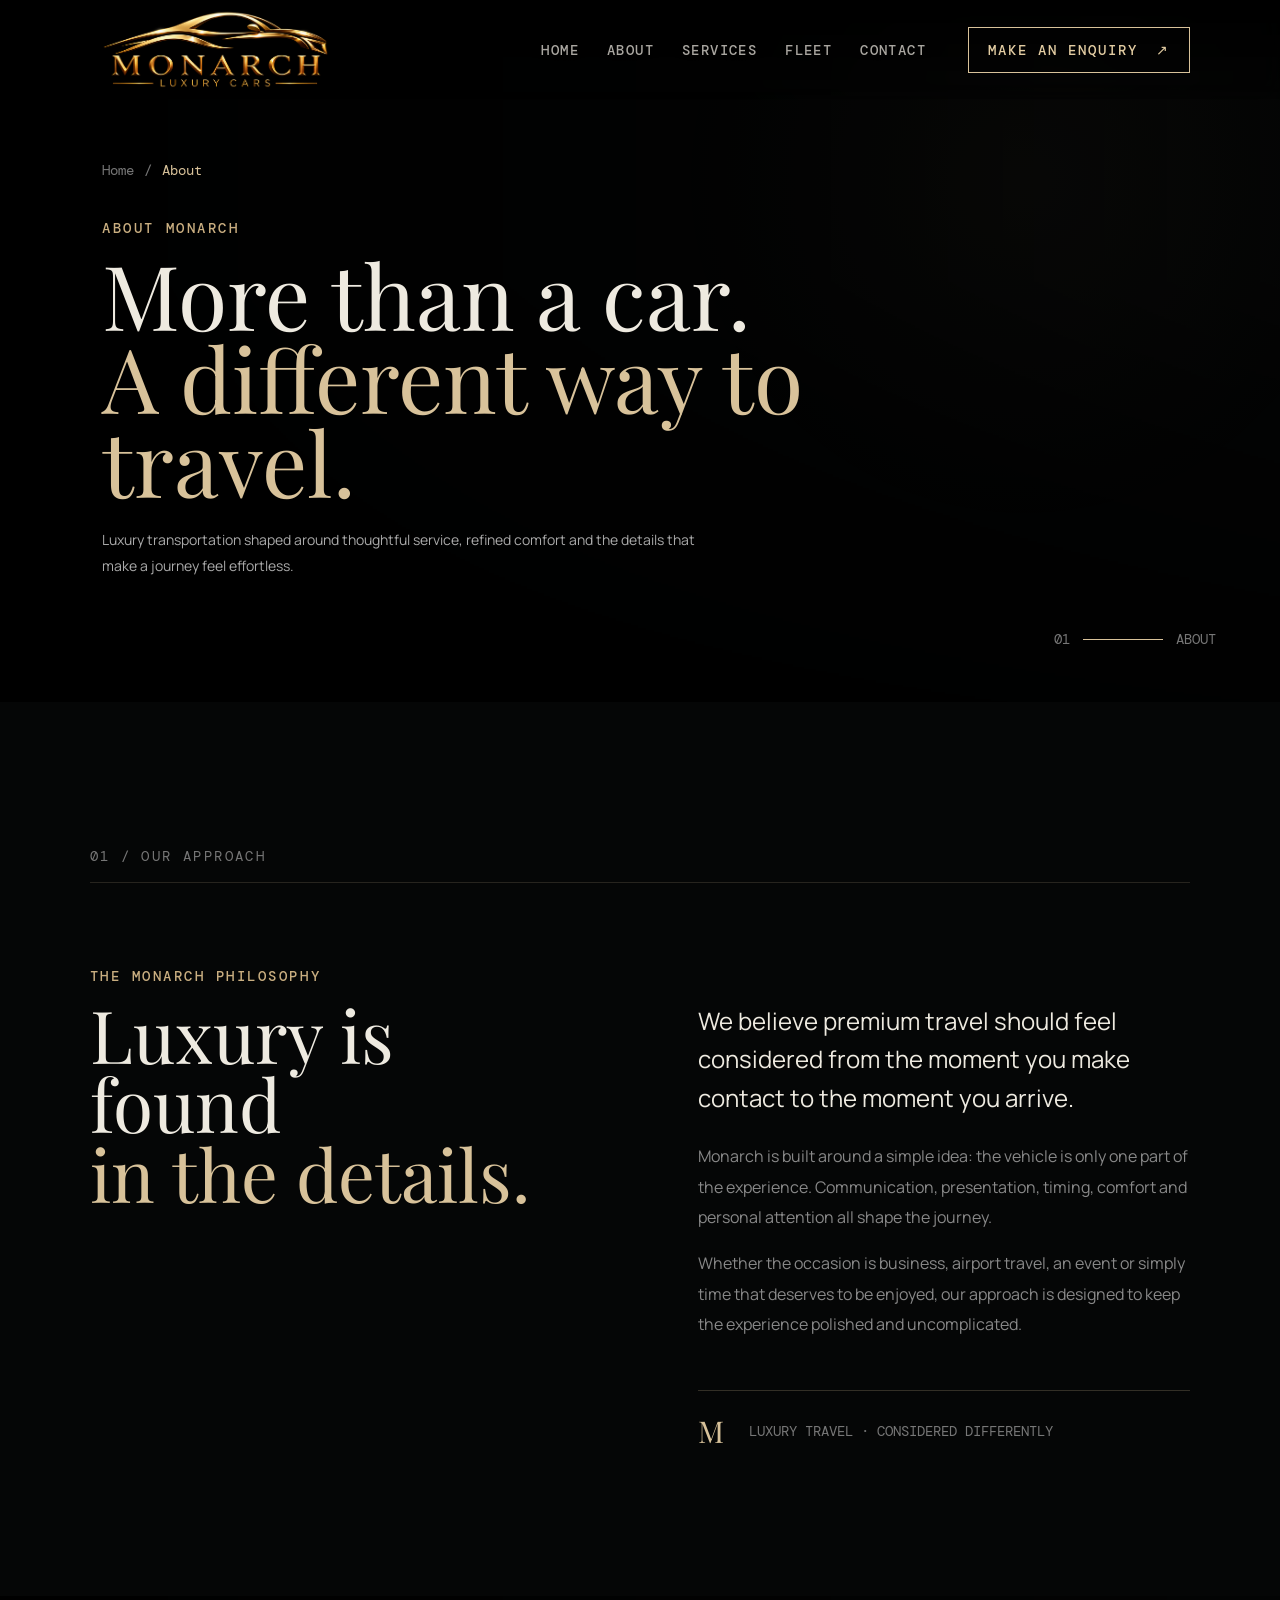
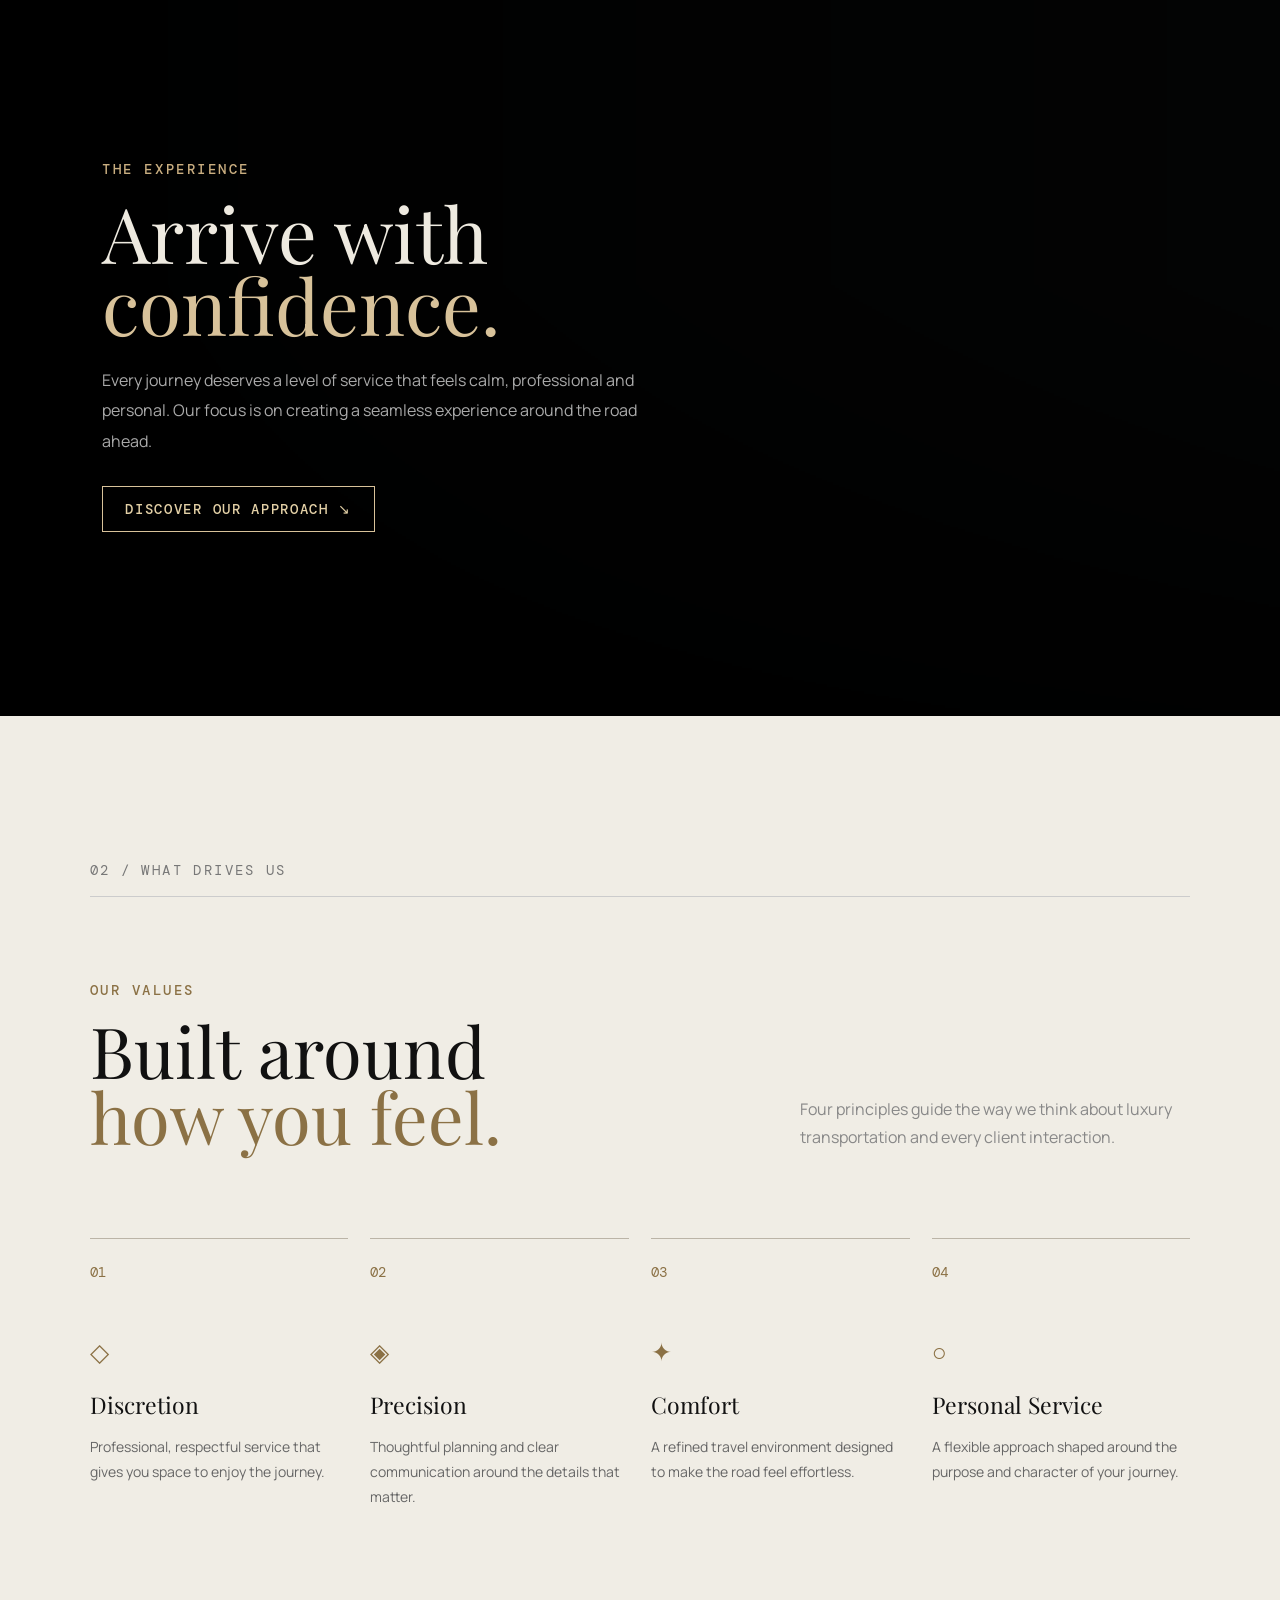
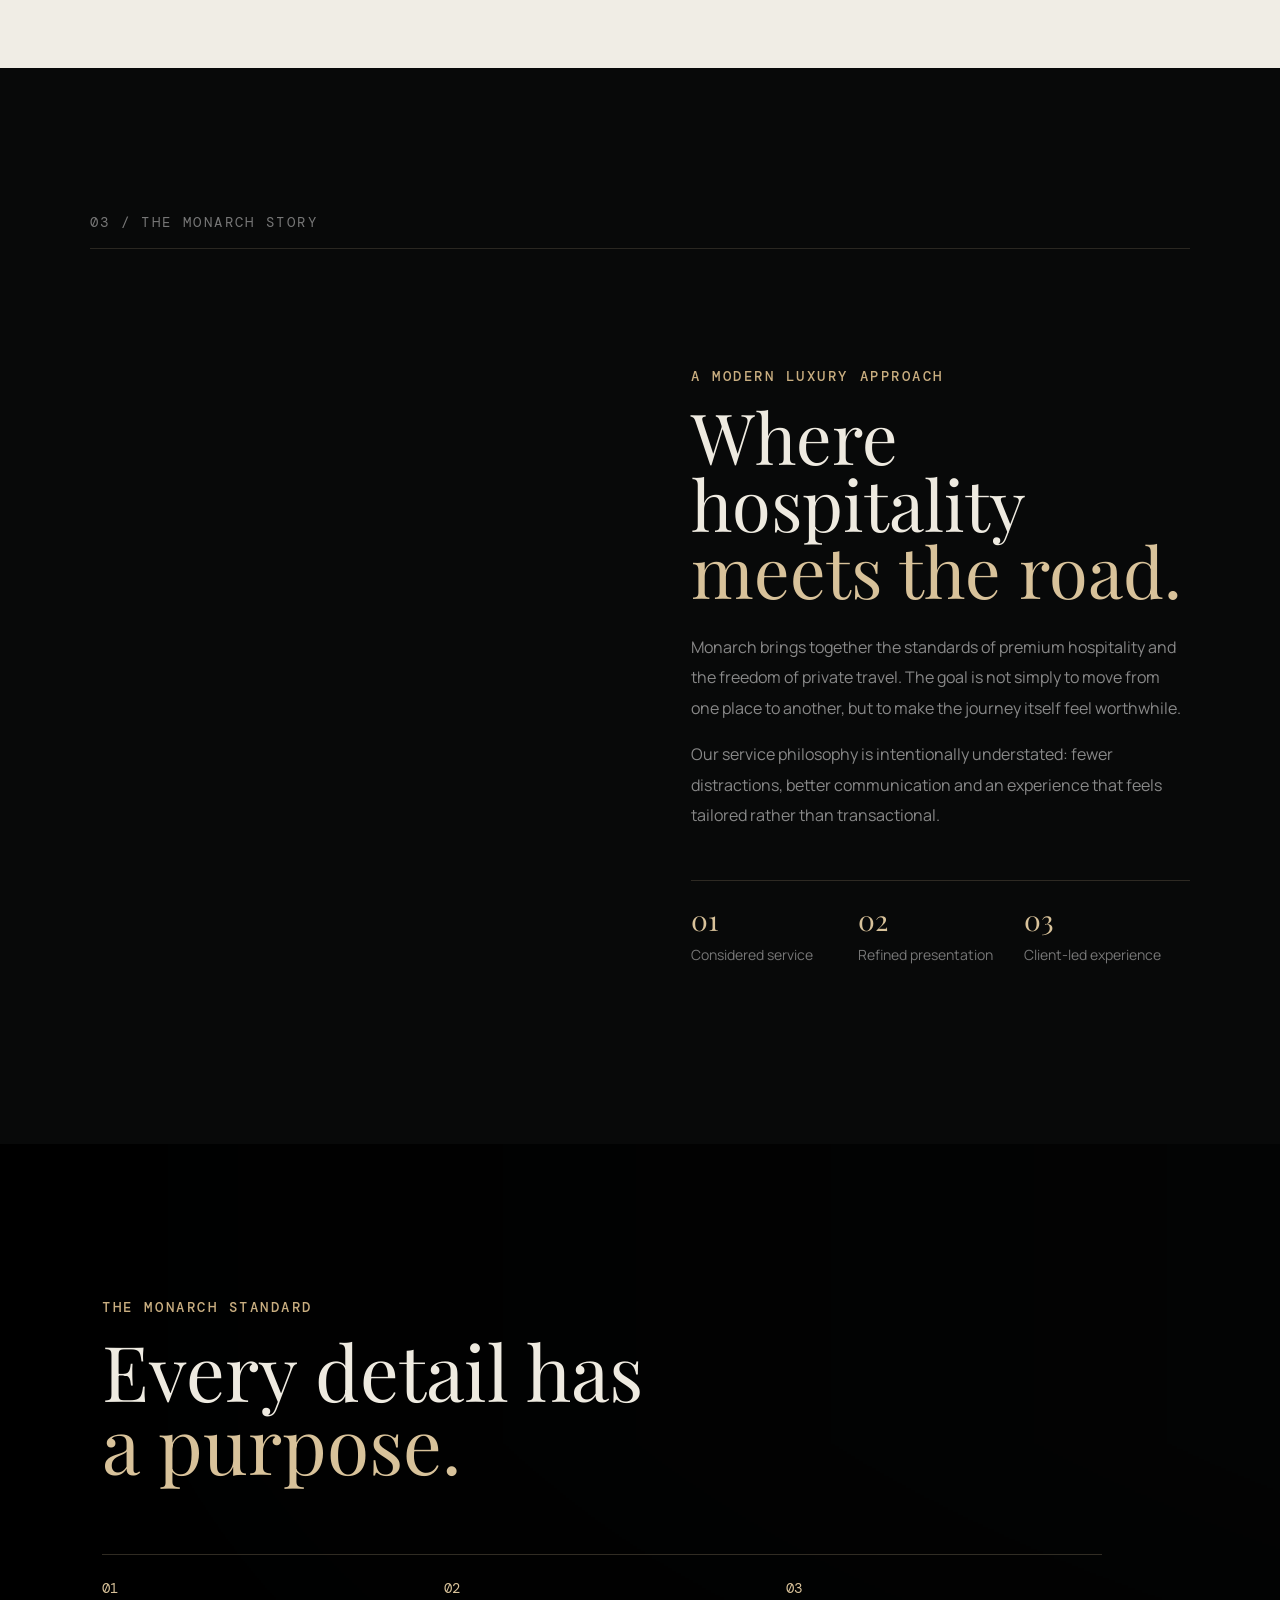
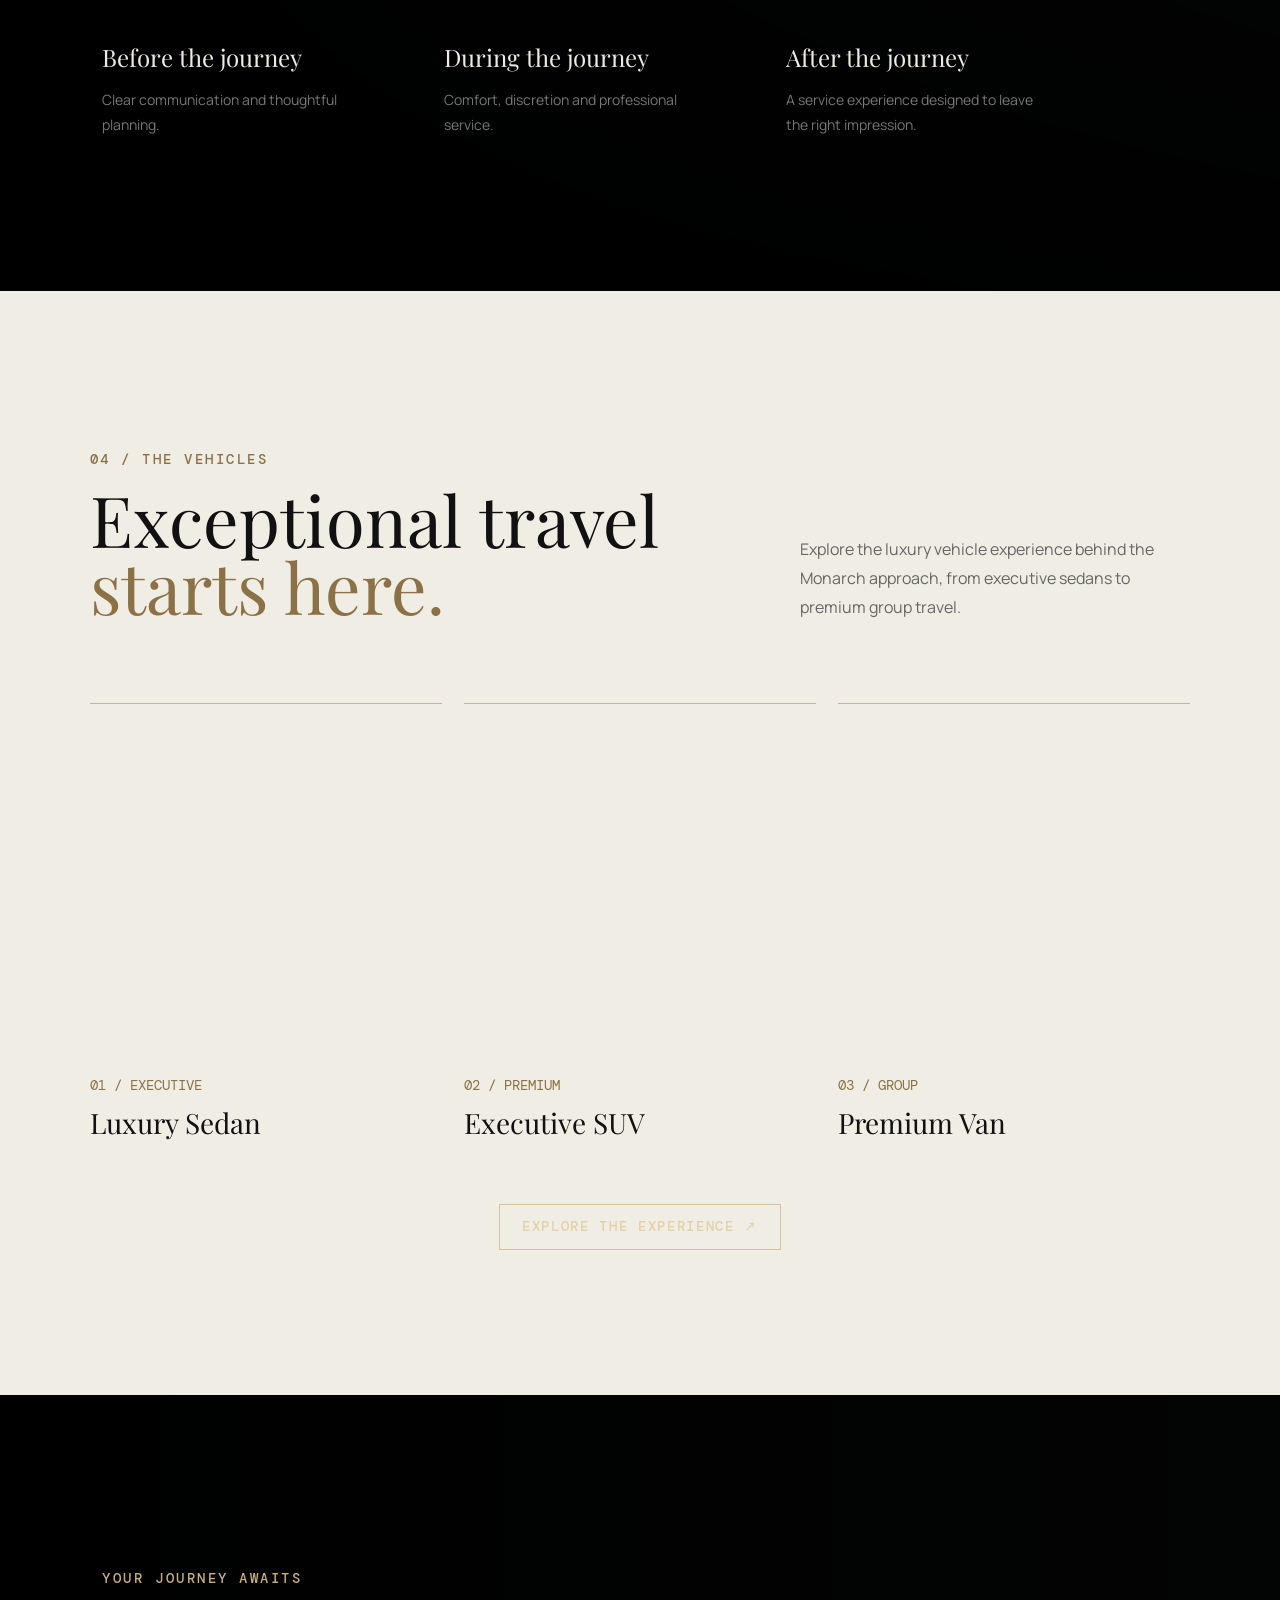
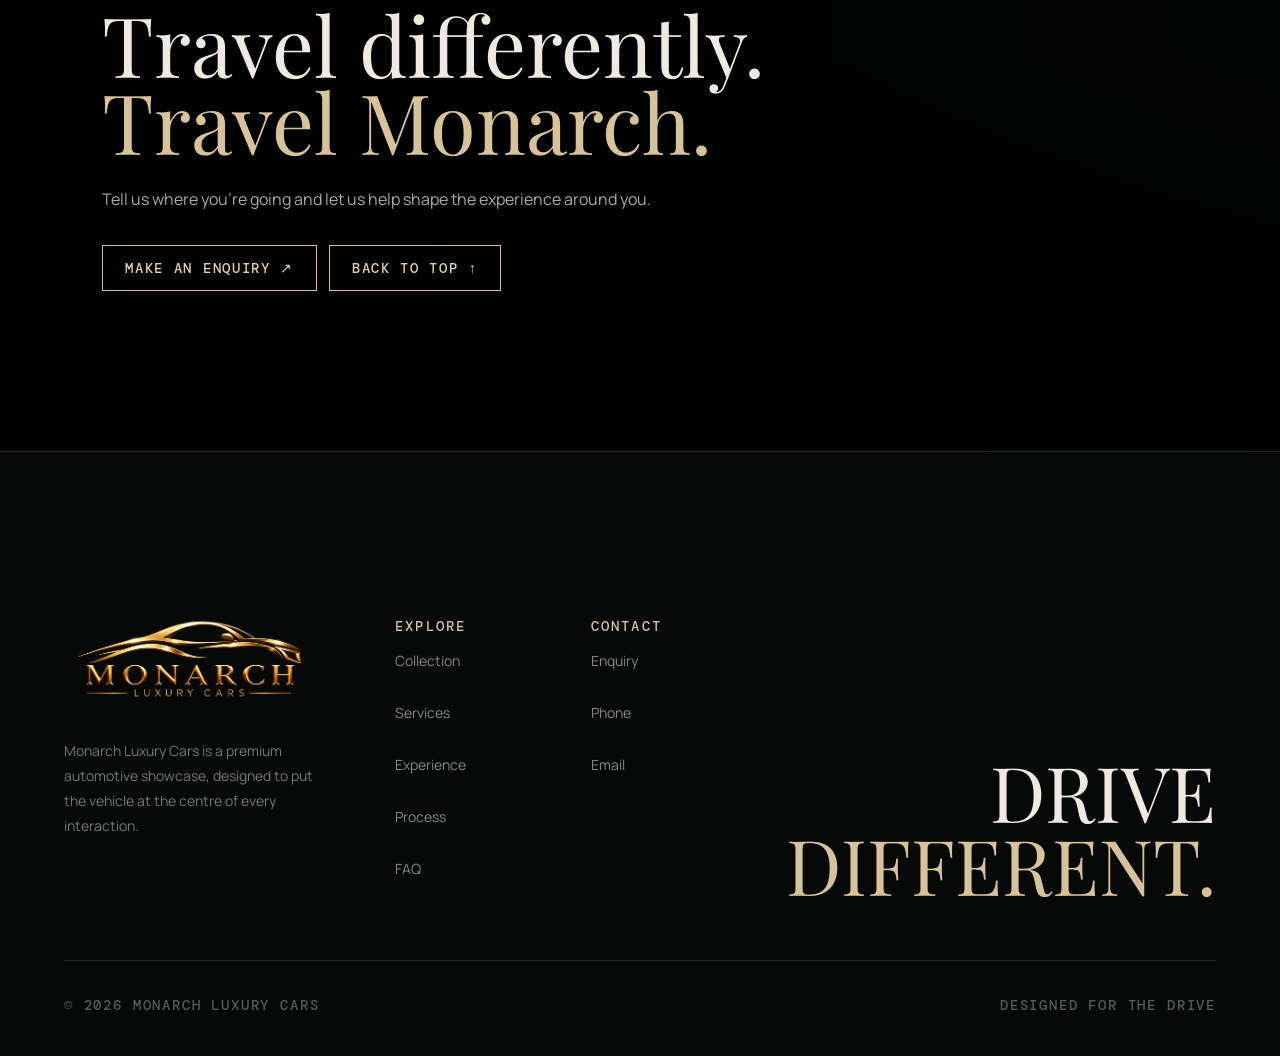
==== commit 4bc4846c: "popup form add" ====
--- a/about.html
+++ b/about.html
@@ -9,6 +9,7 @@
 <link rel="preconnect" href="https://fonts.gstatic.com" crossorigin>
 <link href="https://fonts.googleapis.com/css2?family=DM+Mono&family=Manrope:wght@400;500;600&family=Playfair+Display:wght@400;500&display=swap" rel="stylesheet">
 <link rel="stylesheet" href="about.css">
+<link rel="stylesheet" href="css/enquiry-modal.css">
 <link rel="stylesheet" href="css/home-shell.css">
 </head>
 <body>
@@ -18,13 +19,13 @@
 	<a class="brand" href="index.html" aria-label="Monarch Luxury Cars home">
 		<img src="assets/monarch-logo-4k.png" alt="" style="max-width: 250px;">
 	</a>
-	<nav class="desktop-nav" aria-label="Primary navigation"><a href="index.html">Home</a><a href="about.html">About</a><a href="services.html">Services</a><a href="services.html#fleet">Fleet</a><a href="contact.html">Contact</a></nav>
-	<a class="header-cta magnetic" href="contact.html">Make an enquiry <span>↗</span></a>
+<nav class="desktop-nav" aria-label="Primary navigation"><a href="index.html">Home</a><a href="about.html">About</a><a href="services.html">Services</a><a href="services.html#fleet">Fleet</a><a href="contact.html">Contact</a></nav>
+	<button class="header-cta magnetic" type="button" data-enq-open>Make an enquiry <span aria-hidden="true">&#8599;</span></button>
 	<button class="menu-toggle" aria-expanded="false" aria-controls="mobile-menu" aria-label="Open navigation">
 		<span class="menu-label">MENU</span><span class="menu-icon"><i></i><i></i></span>
 	</button>
 </header>
-<nav id="mobile-menu" class="mobile-menu" aria-label="Mobile navigation"><a href="index.html">Home</a><a href="about.html">About</a><a href="services.html">Services</a><a href="services.html#fleet">Fleet</a><a href="contact.html">Contact</a></nav>
+<nav id="mobile-menu" class="mobile-menu" aria-label="Mobile navigation"><a href="index.html">Home</a><a href="about.html">About</a><a href="services.html">Services</a><a href="services.html#fleet">Fleet</a><a href="contact.html">Contact</a><button class="mobile-enquiry" type="button" data-enq-open>Make an enquiry <span aria-hidden="true">&#8599;</span></button></nav>
 
 <main id="main" >
 <span id="top" class="page-top-anchor" aria-hidden="true"></span>
@@ -149,5 +150,6 @@
 	<div class="footer-bottom"><span>© 2026 MONARCH LUXURY CARS</span><span>DESIGNED FOR THE DRIVE</span></div>
 </footer>
 <script src="about.js"></script>
+<script src="js/enquiry-modal.js" defer></script>
 </body>
 </html>
--- a/css/enquiry-modal.css
+++ b/css/enquiry-modal.css
@@ -0,0 +1,510 @@
+/* ==========================================================
+   SHARED · ENQUIRY MODAL
+   Loaded by every page (index / about / services / contact).
+   Trigger: any element with [data-enq-open] — normally the
+   header "Make an enquiry" button and the mobile-menu button.
+   ========================================================== */
+
+/* Token fallbacks — the modal never depends on page-level CSS. */
+:root {
+  --enq-gold-100: #f0e4c8;
+  --enq-gold-200: #e3d0a6;
+  --enq-gold-300: #d8c29a;
+  --enq-gold-400: #c9ae80;
+  --enq-gold-500: #bfa477;
+  --enq-gold-600: #8d7650;
+  --enq-line: rgba(216, 194, 154, .28);
+  --enq-line-soft: #1f2221;
+  --enq-border: #292c2b;
+  --enq-ink: #070808;
+  --enq-ink-soft: #0d0f0f;
+  --enq-text: #f2efe7;
+  --enq-text-2: #c3c6bf;
+  --enq-text-3: #8d918b;
+  --enq-display: "Playfair Display", Georgia, serif;
+  --enq-ui: "Manrope", Arial, sans-serif;
+  --enq-mono: "DM Mono", ui-monospace, monospace;
+}
+
+/* header CTA rendered as a <button> */
+.header-cta {
+  background: none;
+  cursor: pointer;
+  font-family: var(--mono);
+}
+
+.mobile-menu .mobile-enquiry {
+  align-self: flex-start;
+  margin-top: 18px;
+  padding: 16px 26px;
+  border: 1px solid var(--enq-gold-300);
+  background: none;
+  color: var(--enq-gold-200);
+  font: 600 clamp(20px, 3.4vw, 26px)/1 var(--enq-display);
+  letter-spacing: -.01em;
+  cursor: pointer;
+  transition: background .3s ease, color .3s ease;
+}
+
+.mobile-menu .mobile-enquiry:hover,
+.mobile-menu .mobile-enquiry:focus-visible {
+  background: var(--enq-gold-300);
+  color: var(--enq-ink);
+}
+
+.mobile-menu .mobile-enquiry span {
+  margin-left: 8px;
+}
+
+/* shell */
+.enq-modal[hidden] {
+  display: none;
+}
+
+html.enq-open {
+  overflow: hidden;
+}
+
+html.enq-open body {
+  padding-right: var(--enq-sb, 0px);
+}
+
+.enq-modal {
+  position: fixed;
+  inset: 0;
+  z-index: 1200;
+  display: grid;
+  place-items: center;
+  padding: clamp(14px, 3vw, 48px);
+}
+
+.enq-scrim {
+  position: absolute;
+  inset: 0;
+  background: rgba(3, 4, 4, .82);
+  backdrop-filter: blur(9px);
+  -webkit-backdrop-filter: blur(9px);
+  opacity: 0;
+  transition: opacity .45s ease;
+}
+
+.enq-panel {
+  position: relative;
+  z-index: 2;
+  display: grid;
+  grid-template-columns: .82fr 1.18fr;
+  width: min(1120px, 100%);
+  max-height: min(92vh, 900px);
+  overflow: hidden;
+  background: var(--enq-ink-soft);
+  border: 1px solid var(--enq-line);
+  box-shadow: 0 50px 120px rgba(0, 0, 0, .6);
+  opacity: 0;
+  transform: translateY(26px) scale(.985);
+  transition: opacity .5s ease, transform .6s cubic-bezier(.2, .7, .2, 1);
+}
+
+.enq-modal.is-open .enq-scrim {
+  opacity: 1;
+}
+
+.enq-modal.is-open .enq-panel {
+  opacity: 1;
+  transform: none;
+}
+
+.enq-close {
+  position: absolute;
+  top: 0;
+  right: 0;
+  z-index: 4;
+  display: grid;
+  place-items: center;
+  width: 62px;
+  height: 62px;
+  padding: 0;
+  border: 0;
+  border-left: 1px solid var(--enq-line);
+  border-bottom: 1px solid var(--enq-line);
+  background: var(--enq-ink-soft);
+  color: var(--enq-gold-200);
+  font-size: 17px;
+  cursor: pointer;
+  transition: background .3s ease, color .3s ease;
+}
+
+.enq-close:hover,
+.enq-close:focus-visible {
+  background: var(--enq-gold-300);
+  color: var(--enq-ink);
+}
+
+/* editorial aside */
+.enq-aside {
+  position: relative;
+  display: flex;
+  flex-direction: column;
+  justify-content: space-between;
+  gap: 34px;
+  padding: clamp(34px, 3.4vw, 54px);
+  border-right: 1px solid var(--enq-line);
+  background:
+    linear-gradient(180deg, rgba(7, 8, 8, .82), rgba(7, 8, 8, .94)),
+    url("https://images.unsplash.com/photo-1511919884226-fd3cad34687c?auto=format&fit=crop&w=1200&q=85") center/cover no-repeat;
+}
+
+.enq-aside .eyebrow {
+  margin: 0 0 22px;
+  font: 500 14px var(--enq-mono);
+  letter-spacing: .18em;
+  text-transform: uppercase;
+  color: var(--enq-gold-400);
+}
+
+.enq-aside h2 {
+  margin: 0 0 20px;
+  font: 600 clamp(34px, 3.4vw, 50px)/1.02 var(--enq-display);
+  letter-spacing: -.02em;
+  color: var(--enq-text);
+}
+
+.enq-aside h2 em {
+  font-style: normal;
+  color: var(--enq-gold-300);
+}
+
+.enq-aside-copy>p:not(.eyebrow) {
+  margin: 0;
+  max-width: 34ch;
+  font-size: 14px;
+  line-height: 1.85;
+  color: var(--enq-text-2);
+}
+
+.enq-points {
+  list-style: none;
+  margin: 0;
+  padding: 0;
+  border-top: 1px solid var(--enq-line);
+}
+
+.enq-points li {
+  display: flex;
+  align-items: baseline;
+  gap: 16px;
+  padding: 13px 0;
+  border-bottom: 1px solid var(--enq-line-soft);
+  font: 500 14px var(--enq-mono);
+  letter-spacing: .1em;
+  text-transform: uppercase;
+  color: var(--enq-text-3);
+}
+
+.enq-points li span {
+  color: var(--enq-gold-400);
+  letter-spacing: .16em;
+}
+
+.enq-aside-foot {
+  display: flex;
+  flex-wrap: wrap;
+  gap: 8px 26px;
+}
+
+.enq-aside-foot a {
+  font: 500 14px var(--enq-mono);
+  letter-spacing: .1em;
+  color: var(--enq-gold-200);
+  transition: color .25s ease;
+}
+
+.enq-aside-foot a:hover {
+  color: var(--enq-gold-100);
+}
+
+/* form */
+.enq-body {
+  overflow-y: auto;
+  padding: clamp(34px, 3.4vw, 54px);
+  scrollbar-width: thin;
+  scrollbar-color: var(--enq-gold-600) transparent;
+}
+
+.enq-grid {
+  display: grid;
+  grid-template-columns: 1fr 1fr;
+  gap: 20px;
+}
+
+.enq-grid label {
+  display: flex;
+  flex-direction: column;
+  gap: 9px;
+  font: 500 14px var(--enq-mono);
+  letter-spacing: .12em;
+  text-transform: uppercase;
+  color: var(--enq-text-3);
+}
+
+.enq-grid label.full {
+  grid-column: 1/-1;
+}
+
+.enq-grid input,
+.enq-grid select,
+.enq-grid textarea {
+  width: 100%;
+  padding: 15px 16px;
+  border: 1px solid var(--enq-border);
+  background: #080909;
+  color: var(--enq-text);
+  font: 400 14px var(--enq-ui);
+  letter-spacing: 0;
+  text-transform: none;
+  outline: none;
+  transition: border-color .3s ease, background .3s ease;
+}
+
+.enq-grid select {
+  appearance: none;
+  background-image: linear-gradient(45deg, transparent 50%, var(--enq-gold-400) 50%), linear-gradient(135deg, var(--enq-gold-400) 50%, transparent 50%);
+  background-position: calc(100% - 22px) 50%, calc(100% - 16px) 50%;
+  background-size: 6px 6px, 6px 6px;
+  background-repeat: no-repeat;
+  padding-right: 44px;
+}
+
+.enq-grid select option {
+  background: #080909;
+  color: var(--enq-text);
+}
+
+.enq-grid textarea {
+  resize: vertical;
+  min-height: 108px;
+}
+
+.enq-grid input::placeholder,
+.enq-grid textarea::placeholder {
+  color: #5f635f;
+}
+
+.enq-grid input:hover,
+.enq-grid select:hover,
+.enq-grid textarea:hover {
+  border-color: var(--enq-gold-600);
+}
+
+.enq-grid input:focus-visible,
+.enq-grid select:focus-visible,
+.enq-grid textarea:focus-visible {
+  outline: none;
+  border-color: var(--enq-gold-300);
+  background: #0a0c0c;
+}
+
+.enq-grid input:user-invalid,
+.enq-grid select:user-invalid,
+.enq-grid textarea:user-invalid {
+  border-color: #875d55;
+}
+
+.enq-actions {
+  display: flex;
+  align-items: center;
+  justify-content: space-between;
+  gap: 22px;
+  margin-top: 28px;
+  padding-top: 24px;
+  border-top: 1px solid var(--enq-line-soft);
+}
+
+/* self-contained buttons (page CSS only styles .btn partially) */
+.enq-panel .btn {
+  display: inline-flex;
+  align-items: center;
+  justify-content: center;
+  gap: 12px;
+  min-height: 48px;
+  padding: 0 26px;
+  border: 1px solid var(--enq-gold-300);
+  background: none;
+  color: var(--enq-gold-200);
+  font: 500 14px var(--enq-mono);
+  letter-spacing: .12em;
+  text-transform: uppercase;
+  cursor: pointer;
+  transition: background .3s ease, color .3s ease, border-color .3s ease;
+}
+
+.enq-panel .btn span {
+  margin-left: 0;
+}
+
+.enq-panel .btn.gold {
+  background: var(--enq-gold-300);
+  border-color: var(--enq-gold-300);
+  color: var(--enq-ink);
+}
+
+.enq-panel .btn.gold:hover,
+.enq-panel .btn.gold:focus-visible {
+  background: var(--enq-gold-200);
+  border-color: var(--enq-gold-200);
+  color: var(--enq-ink);
+}
+
+.enq-panel .btn.line:hover,
+.enq-panel .btn.line:focus-visible {
+  background: var(--enq-gold-300);
+  border-color: var(--enq-gold-300);
+  color: var(--enq-ink);
+}
+
+.enq-actions .btn {
+  flex: none;
+  cursor: pointer;
+}
+
+.enq-status {
+  margin: 0;
+  min-height: 18px;
+  font-size: 14px;
+  line-height: 1.6;
+  color: var(--enq-text-3);
+}
+
+.enq-status.error {
+  color: #c08a7e;
+}
+
+.enq-status.success {
+  color: var(--enq-gold-200);
+}
+
+/* success state */
+.enq-done {
+  display: flex;
+  flex-direction: column;
+  justify-content: center;
+  min-height: 360px;
+  padding: 8px 0;
+}
+
+.enq-done[hidden] {
+  display: none;
+}
+
+.enq-done-mark {
+  display: grid;
+  place-items: center;
+  width: 62px;
+  height: 62px;
+  margin-bottom: 30px;
+  border: 1px solid var(--enq-gold-400);
+  border-radius: 50%;
+  color: var(--enq-gold-200);
+  font-size: 20px;
+}
+
+.enq-done .eyebrow {
+  margin: 0 0 18px;
+  font: 500 14px var(--enq-mono);
+  letter-spacing: .18em;
+  text-transform: uppercase;
+  color: var(--enq-gold-400);
+}
+
+.enq-done h3 {
+  margin: 0 0 20px;
+  font: 600 clamp(30px, 3vw, 44px)/1.02 var(--enq-display);
+  letter-spacing: -.02em;
+  color: var(--enq-text);
+}
+
+.enq-done h3 em {
+  font-style: normal;
+  color: var(--enq-gold-300);
+}
+
+.enq-done>p:not(.eyebrow) {
+  margin: 0;
+  max-width: 44ch;
+  font-size: 14px;
+  line-height: 1.85;
+  color: var(--enq-text-2);
+}
+
+.enq-done-actions {
+  display: flex;
+  flex-wrap: wrap;
+  gap: 12px;
+  margin-top: 32px;
+}
+
+.enq-done-actions .btn {
+  cursor: pointer;
+}
+
+@media(max-width:980px) {
+  .enq-panel {
+    grid-template-columns: 1fr;
+    max-height: min(94vh, 880px);
+  }
+
+  .enq-aside {
+    gap: 26px;
+    padding: clamp(28px, 5vw, 40px);
+    border-right: 0;
+    border-bottom: 1px solid var(--enq-line);
+  }
+
+  .enq-points {
+    display: none;
+  }
+
+  .enq-aside-foot {
+    margin-top: 4px;
+  }
+}
+
+@media(max-width:560px) {
+  .enq-modal {
+    padding: 0;
+  }
+
+  .enq-panel {
+    width: 100%;
+    height: 100%;
+    max-height: 100%;
+    border: 0;
+  }
+
+  .enq-grid {
+    grid-template-columns: 1fr;
+    gap: 16px;
+  }
+
+  .enq-grid label.full {
+    grid-column: auto;
+  }
+
+  .enq-actions,
+  .enq-done-actions {
+    flex-direction: column;
+    align-items: stretch;
+  }
+
+  .enq-actions .btn,
+  .enq-done-actions .btn {
+    width: 100%;
+    justify-content: center;
+  }
+}
+
+@media(prefers-reduced-motion:reduce) {
+  .enq-scrim,
+  .enq-panel {
+    transition: none;
+  }
+}
